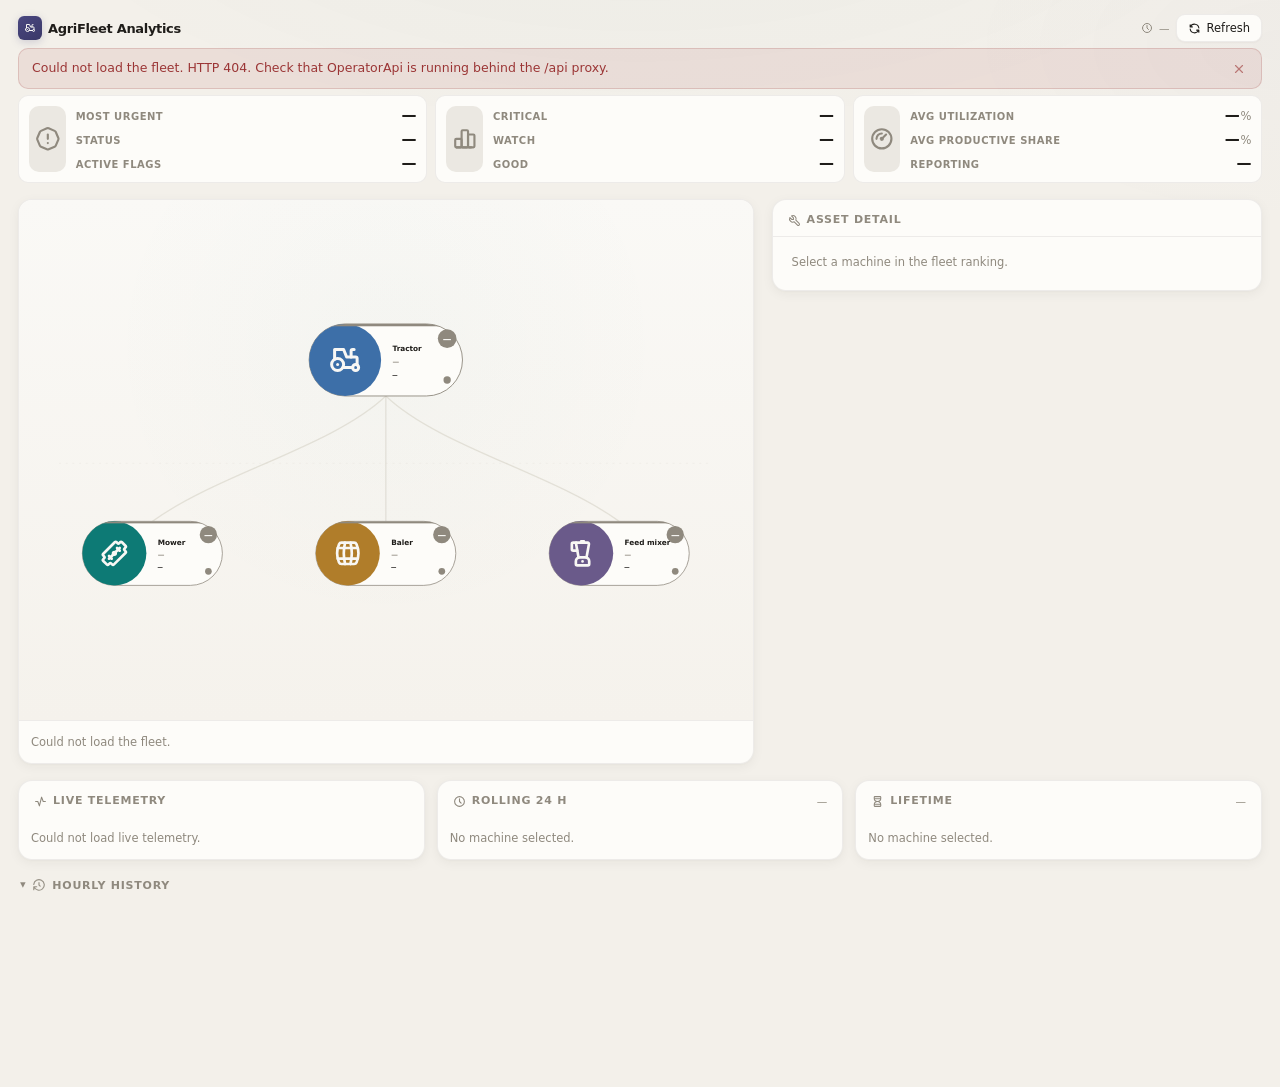
==== frontend/index.html @ 90a5ba9b "Refactor pom.xml module names and frontend file names to improve consistency" ====
<!DOCTYPE html>
<html lang="en">
<head>
  <meta charset="UTF-8" />
  <meta name="viewport" content="width=device-width, initial-scale=1.0" />
  <title>AgriFleet Analytics</title>
  <link rel="stylesheet" href="css/app.css" />
</head>
<body>
  <div class="app">
    <header>
      <div class="brand">
        <div class="logo">
          <span data-tabler-icon="tractor" data-tabler-size="12" data-tabler-stroke="var(--on-color)"></span>
        </div>
        <div class="brand-text">
          <h1>AgriFleet Analytics</h1>
        </div>
      </div>
      <div class="header-meta">
        <span data-tabler-icon="clock" data-tabler-size="12"></span>
        <span id="generated-at">—</span>
        <button type="button" class="btn btn-sm" id="refresh-btn">
          <span data-tabler-icon="refresh" data-tabler-size="13"></span> Refresh
        </button>
      </div>
    </header>

    <div id="alert-placeholder"></div>

    <div class="main">
      <!-- FLEET METRIC STRIP -->
      <div class="dashboard-stats">
        <div class="metric-grid">
          <div class="metric">
            <div class="metric-icon"><span data-tabler-icon="alert-octagon" data-tabler-size="54"></span></div>
            <div class="metric-body">
              <div class="metric-row">
                <span class="metric-label">Most urgent</span>
                <span class="metric-value metric-value-sm" id="metric-urgent-name">—</span>
              </div>
              <div class="metric-row">
                <span class="metric-label">Status</span>
                <span class="metric-value metric-value-sm" id="metric-urgent-status">—</span>
              </div>
              <div class="metric-row">
                <span class="metric-label">Active flags</span>
                <span class="metric-value metric-value-sm" id="metric-urgent-flags">—</span>
              </div>
            </div>
          </div>

          <div class="metric">
            <div class="metric-icon"><span data-tabler-icon="chart-bar" data-tabler-size="54"></span></div>
            <div class="metric-body">
              <div class="metric-row">
                <span class="metric-label">Critical</span>
                <span class="metric-value" id="metric-count-critical">—</span>
              </div>
              <div class="metric-row">
                <span class="metric-label">Watch</span>
                <span class="metric-value" id="metric-count-watch">—</span>
              </div>
              <div class="metric-row">
                <span class="metric-label">Good</span>
                <span class="metric-value" id="metric-count-good">—</span>
              </div>
            </div>
          </div>

          <div class="metric">
            <div class="metric-icon"><span data-tabler-icon="gauge" data-tabler-size="54"></span></div>
            <div class="metric-body">
              <div class="metric-row">
                <span class="metric-label">Avg utilization</span>
                <span class="metric-value" id="metric-avg-utilization">—<span class="metric-unit">%</span></span>
              </div>
              <div class="metric-row">
                <span class="metric-label">Avg productive share</span>
                <span class="metric-value" id="metric-avg-productive">—<span class="metric-unit">%</span></span>
              </div>
              <div class="metric-row">
                <span class="metric-label">Reporting</span>
                <span class="metric-value" id="metric-reporting">—</span>
              </div>
            </div>
          </div>
        </div>
      </div>

      <div class="dashboard-top">
        <!-- LEFT: FLEET RANKING (diagram + list) -->
        <section class="card viz-card">
          <div class="svg-wrap">
            <svg class="viz-svg" id="fleet-svg" viewBox="0 0 1100 560" preserveAspectRatio="xMidYMid meet">
              <defs>
                <clipPath id="clip-pill-source" clipPathUnits="userSpaceOnUse">
                  <rect x="-115" y="-54" width="230" height="108" rx="54" />
                </clipPath>
                <clipPath id="clip-pill-implement" clipPathUnits="userSpaceOnUse">
                  <rect x="-105" y="-48" width="210" height="96" rx="48" />
                </clipPath>
              </defs>

              <!-- Soft horizontal guide -->
              <g opacity="0.28">
                <line x1="60" y1="285" x2="1040" y2="285" stroke="var(--hairline)" stroke-width="1" stroke-dasharray="3 7" />
              </g>

              <!-- The tractor drives the three implements (SPEC §2) -->
              <g id="fleet-links">
                <path class="link-path" d="M 550 184 C 470 260, 300 300, 200 372" />
                <path class="link-path" d="M 550 184 L 550 372" />
                <path class="link-path" d="M 550 184 C 630 260, 800 300, 900 372" />
              </g>

              <g class="node-group node-tractor" data-asset-id="TRACTOR" transform="translate(550, 130)">
                <rect class="node-select-ring" x="-121" y="-60" width="242" height="120" rx="60" />
                <rect class="node-bg" x="-115" y="-54" width="230" height="108" rx="54" stroke-width="1.35" />
                <circle class="node-icon-bg" cx="-61" cy="0" r="54" />
                <rect class="node-accent" x="-115" y="-54" width="230" height="3.5" clip-path="url(#clip-pill-source)" />
                <g data-tabler-icon="tractor" data-tabler-size="54" data-tabler-stroke="var(--on-color)" transform="translate(-88, -27)"></g>
                <text class="node-label" x="10" y="-14">Tractor</text>
                <text class="node-status" x="10" y="6">—</text>
                <text class="node-value" x="10" y="26">—</text>
                <circle class="node-rank-bg" cx="92" cy="-32" r="14" />
                <text class="node-rank" x="92" y="-32">—</text>
                <circle class="node-live-dot" cx="92" cy="30" r="5.5" />
              </g>

              <g class="node-group node-mower" data-asset-id="MOWER" transform="translate(200, 420)">
                <rect class="node-select-ring" x="-111" y="-54" width="222" height="108" rx="54" />
                <rect class="node-bg" x="-105" y="-48" width="210" height="96" rx="48" stroke-width="1.15" />
                <circle class="node-icon-bg" cx="-57" cy="0" r="48" />
                <rect class="node-accent" x="-105" y="-48" width="210" height="3" clip-path="url(#clip-pill-implement)" />
                <g data-tabler-icon="blade" data-tabler-size="48" data-tabler-stroke="var(--on-color)" transform="translate(-81, -24)"></g>
                <text class="node-label" x="8" y="-13">Mower</text>
                <text class="node-status" x="8" y="5">—</text>
                <text class="node-value" x="8" y="24">—</text>
                <circle class="node-rank-bg" cx="84" cy="-28" r="13" />
                <text class="node-rank" x="84" y="-28">—</text>
                <circle class="node-live-dot" cx="84" cy="27" r="5" />
              </g>

              <g class="node-group node-baler" data-asset-id="BALER" transform="translate(550, 420)">
                <rect class="node-select-ring" x="-111" y="-54" width="222" height="108" rx="54" />
                <rect class="node-bg" x="-105" y="-48" width="210" height="96" rx="48" stroke-width="1.15" />
                <circle class="node-icon-bg" cx="-57" cy="0" r="48" />
                <rect class="node-accent" x="-105" y="-48" width="210" height="3" clip-path="url(#clip-pill-implement)" />
                <g data-tabler-icon="barrel" data-tabler-size="48" data-tabler-stroke="var(--on-color)" transform="translate(-81, -24)"></g>
                <text class="node-label" x="8" y="-13">Baler</text>
                <text class="node-status" x="8" y="5">—</text>
                <text class="node-value" x="8" y="24">—</text>
                <circle class="node-rank-bg" cx="84" cy="-28" r="13" />
                <text class="node-rank" x="84" y="-28">—</text>
                <circle class="node-live-dot" cx="84" cy="27" r="5" />
              </g>

              <g class="node-group node-mixer" data-asset-id="MIXER" transform="translate(900, 420)">
                <rect class="node-select-ring" x="-111" y="-54" width="222" height="108" rx="54" />
                <rect class="node-bg" x="-105" y="-48" width="210" height="96" rx="48" stroke-width="1.15" />
                <circle class="node-icon-bg" cx="-57" cy="0" r="48" />
                <rect class="node-accent" x="-105" y="-48" width="210" height="3" clip-path="url(#clip-pill-implement)" />
                <g data-tabler-icon="blender" data-tabler-size="48" data-tabler-stroke="var(--on-color)" transform="translate(-81, -24)"></g>
                <text class="node-label" x="8" y="-13">Feed mixer</text>
                <text class="node-status" x="8" y="5">—</text>
                <text class="node-value" x="8" y="24">—</text>
                <circle class="node-rank-bg" cx="84" cy="-28" r="13" />
                <text class="node-rank" x="84" y="-28">—</text>
                <circle class="node-live-dot" cx="84" cy="27" r="5" />
              </g>
            </svg>
          </div>

          <div class="fleet-ranking" id="fleet-ranking">
            <div class="section-loading" id="fleet-ranking-loading">Loading fleet ranking…</div>
          </div>
        </section>

        <!-- RIGHT: ASSET DETAIL -->
        <aside class="card">
          <div class="card-header">
            <span class="card-title">
              <span data-tabler-icon="tool" data-tabler-size="13"></span> Asset detail
            </span>
          </div>
          <div class="card-body" id="asset-detail">
            <div class="detail-empty">Select a machine in the fleet ranking.</div>
          </div>
        </aside>
      </div>

      <!-- DETAIL ROW -->
      <div class="dashboard-details">
        <div class="card">
          <div class="card-header">
            <span class="card-title">
              <span data-tabler-icon="activity" data-tabler-size="13"></span> Live telemetry
            </span>
          </div>
          <div class="card-body-compact">
            <div class="component-list" id="telemetry-strip">
              <div class="section-loading">Loading live telemetry…</div>
            </div>
          </div>
        </div>

        <div class="card">
          <div class="card-header">
            <span class="card-title">
              <span data-tabler-icon="clock" data-tabler-size="13"></span> Rolling 24 h
            </span>
            <span class="card-meta" id="rolling-counters-asset">—</span>
          </div>
          <div class="card-body-compact">
            <dl class="data-list" id="rolling-counters">
              <div class="section-loading">No machine selected.</div>
            </dl>
          </div>
        </div>

        <div class="card">
          <div class="card-header">
            <span class="card-title">
              <span data-tabler-icon="hourglass" data-tabler-size="13"></span> Lifetime
            </span>
            <span class="card-meta" id="lifetime-counters-asset">—</span>
          </div>
          <div class="card-body-compact">
            <dl class="data-list" id="lifetime-counters">
              <div class="section-loading">No machine selected.</div>
            </dl>
          </div>
        </div>
      </div>
    </div>

    <!-- HISTORY -->
    <section class="data-section">
      <details class="data-collapsible" open>
        <summary class="data-collapsible-summary">
          <span data-tabler-icon="history" data-tabler-size="14"></span> Hourly history
        </summary>
        <div class="card data-card">
          <div class="card-body-compact">
            <form id="history-form" class="history-form">
              <div class="history-form-fields">
                <label class="form-label" for="history-from">From</label>
                <input type="datetime-local" class="form-input" id="history-from" required />
                <label class="form-label" for="history-to">To</label>
                <input type="datetime-local" class="form-input" id="history-to" required />
                <label class="form-label" for="history-asset">Machine</label>
                <select class="form-input" id="history-asset">
                  <option value="">All machines</option>
                  <option value="TRACTOR">Tractor</option>
                  <option value="MOWER">Mower</option>
                  <option value="BALER">Baler</option>
                  <option value="MIXER">Feed mixer</option>
                </select>
              </div>
              <button type="submit" class="btn btn-primary btn-sm">
                <span data-tabler-icon="download" data-tabler-size="13"></span> Load
              </button>
            </form>

            <div class="history-table-wrap">
              <table class="history-table">
                <thead>
                  <tr>
                    <th>Machine</th>
                    <th>Hour</th>
                    <th>Engine</th>
                    <th>Working</th>
                    <th>Transport</th>
                    <th>Idle</th>
                    <th>Loaded</th>
                    <th>High load</th>
                    <th>Temp excursion</th>
                    <th>Vibration alert</th>
                  </tr>
                </thead>
                <tbody id="history-body">
                  <tr>
                    <td colspan="10" class="history-empty">Choose a period and click Load.</td>
                  </tr>
                </tbody>
              </table>
            </div>
          </div>
        </div>
      </details>
    </section>
  </div>

  <div class="tooltip" id="tooltip"></div>

  <script src="js/icons.js"></script>
  <script src="js/format.js"></script>
  <script src="js/alert.js"></script>
  <script src="js/api.js"></script>
  <script src="js/fleet.js"></script>
  <script src="js/asset.js"></script>
  <script src="js/telemetry.js"></script>
  <script src="js/history.js"></script>
  <script src="js/app.js"></script>
</body>
</html>
---- frontend/css/app.css ----
/*
 * Design system carried over unchanged from the previous portfolio project's GUI:
 * colours, radii, shadows, type scale and spacing are the originals. See CLAUDE.md
 * "Frontend design system" — new components compose these tokens, they do not add to them.
 */

:root {
  /* Warm stone / off-white base */
  --bg: #f3f0ea;
  --surface: #fdfcf9;
  --surface-elevated: #ffffff;
  --border: rgba(55, 48, 40, 0.08);
  --border-strong: rgba(55, 48, 40, 0.14);

  /* Warm near-black text hierarchy */
  --text: #1f1d1a;
  --text-secondary: #5a554c;
  --text-tertiary: #8f897e;

  /* Brand accent — restrained indigo */
  --accent: #4a4780;
  --accent-hover: #3f3c6e;
  --accent-deep: #3a3868;   /* gradient partner for --accent, never used alone */
  --accent-soft: rgba(74, 71, 128, 0.07);
  --accent-border: rgba(74, 71, 128, 0.18);

  /* The one foreground for text and icons sitting on a saturated fill */
  --on-color: #f8f7f4;

  /* Status — sophisticated, muted (GLOSSARY §6 status values) */
  --good: #0d6b66;          /* deep refined teal */
  --good-soft: rgba(13, 107, 102, 0.09);
  --watch: #b07d2a;         /* warm ochre / amber */
  --watch-soft: rgba(176, 125, 42, 0.10);
  --critical: #9b3535;      /* controlled deep red */
  --critical-soft: rgba(155, 53, 53, 0.09);

  /* Neutral / no-signal */
  --stale: #8f897e;
  --stale-soft: rgba(143, 137, 126, 0.10);

  /* Recessed surfaces and the hairline the diagram draws with */
  --surface-sunken: #ebe8e2;
  --wash-top: #faf9f6;
  --wash-bottom: #f5f2ec;
  --hairline: #d4cfc4;

  /* Per-asset identity colours (GLOSSARY §2) — icon chips only, never status */
  --asset-tractor: #3d6fa8;
  --asset-mower: #0d7a75;
  --asset-baler: #b07d2a;
  --asset-mixer: #6a5a8a;

  /* Depth — soft, warm-tinted, restrained */
  --shadow-sm: 0 1px 2px rgba(40, 35, 28, 0.04);
  --shadow: 0 3px 12px rgba(40, 35, 28, 0.05), 0 1px 3px rgba(40, 35, 28, 0.03);
  --shadow-lg: 0 10px 32px rgba(40, 35, 28, 0.06), 0 3px 10px rgba(40, 35, 28, 0.04);

  --radius: 14px;
  --radius-sm: 10px;
  --radius-xs: 6px;

  --font: "Inter", -apple-system, BlinkMacSystemFont, "Segoe UI", system-ui, sans-serif;
  --mono: "SF Mono", "Fira Code", ui-monospace, monospace;

  /* Matches rendered viz icon size: 54 SVG units scaled to screen */
  --app-content-width: min(calc(100vw - 36px), 1524px);
  --viz-icon-screen-size: calc(var(--app-content-width) * 54 / 1100);
  --panel-icon-size: calc(var(--viz-icon-screen-size) * 0.7);
}

@media (min-width: 960px) {
  :root {
    --viz-icon-screen-size: calc(var(--app-content-width) * 0.6 * 54 / 1100);
  }
}

* {
  margin: 0;
  padding: 0;
  box-sizing: border-box;
}

html, body {
  height: 100%;
  font-family: var(--font);
  background: var(--bg);
  color: var(--text);
  -webkit-font-smoothing: antialiased;
  -moz-osx-font-smoothing: grayscale;
  overflow-x: hidden;
}

/* Extremely subtle warm ambient — almost imperceptible */
body::before {
  content: "";
  position: fixed;
  inset: 0;
  background:
    radial-gradient(ellipse 90% 55% at 50% -15%, rgba(13, 107, 102, 0.035), transparent 55%),
    radial-gradient(ellipse 50% 40% at 100% 5%, rgba(74, 71, 128, 0.025), transparent 50%);
  pointer-events: none;
  z-index: 0;
}

.app {
  position: relative;
  z-index: 1;
  min-height: 100%;
  display: flex;
  flex-direction: column;
  max-width: 1560px;
  margin: 0 auto;
  padding: 14px 18px 28px;
}

/* ========== HEADER ========== */
header {
  display: flex;
  align-items: center;
  justify-content: space-between;
  gap: 8px;
  padding: 0 0 6px;
  flex-wrap: wrap;
}

.brand {
  display: flex;
  align-items: center;
  gap: 6px;
}

.logo {
  width: 24px;
  height: 24px;
  border-radius: 6px;
  background: linear-gradient(145deg, var(--accent) 0%, var(--accent-deep) 100%);
  display: grid;
  place-items: center;
  box-shadow: 0 2px 8px rgba(74, 71, 128, 0.22);
}

.logo svg,
.logo .tabler-icon {
  width: 12px;
  height: 12px;
  color: var(--on-color);
  display: block;
}

.brand-text h1 {
  font-size: 13px;
  font-weight: 620;
  letter-spacing: -0.025em;
  line-height: 1;
  color: var(--text);
}

.header-meta {
  display: flex;
  align-items: center;
  gap: 6px;
  font-size: 10.5px;
  font-weight: 520;
  color: var(--text-tertiary);
  font-variant-numeric: tabular-nums;
}

.header-meta .tabler-icon {
  display: block;
  flex-shrink: 0;
}

.btn {
  display: inline-flex;
  align-items: center;
  gap: 6px;
  padding: 7px 13px;
  font-size: 12.5px;
  font-weight: 530;
  border-radius: 9px;
  border: 1px solid var(--border);
  background: var(--surface);
  color: var(--text);
  cursor: pointer;
  transition: border-color 0.18s ease, box-shadow 0.18s ease, background 0.18s ease;
  box-shadow: var(--shadow-sm);
  font-family: inherit;
}

.btn:hover {
  border-color: var(--border-strong);
  box-shadow: var(--shadow);
}

.btn:active {
  transform: translateY(0.5px);
}

.btn-primary {
  background: var(--accent);
  color: var(--on-color);
  border: 1px solid transparent;
  box-shadow: 0 2px 10px rgba(74, 71, 128, 0.22);
}

.btn-primary:hover {
  background: var(--accent-hover);
  box-shadow: 0 3px 14px rgba(74, 71, 128, 0.28);
}

.btn-sm {
  padding: 6px 11px;
  font-size: 11.5px;
}

.btn:disabled {
  opacity: 0.5;
  cursor: not-allowed;
  box-shadow: none;
}

.btn .tabler-icon {
  flex-shrink: 0;
  display: block;
}

/* ========== MAIN LAYOUT ========== */
.main {
  display: flex;
  flex-direction: column;
  gap: 16px;
  flex: 1;
}

.dashboard-top {
  display: flex;
  flex-direction: column;
  gap: 16px;
  min-width: 0;
}

@media (min-width: 960px) {
  .dashboard-top {
    display: grid;
    grid-template-columns: 3fr 2fr;
    gap: 18px;
    align-items: start;
  }
}

.dashboard-stats {
  width: 100%;
  min-width: 0;
}

.dashboard-details {
  display: flex;
  flex-direction: column;
  gap: 12px;
  min-width: 0;
}

@media (min-width: 960px) {
  .dashboard-details {
    display: grid;
    grid-template-columns: repeat(3, minmax(0, 1fr));
    gap: 12px;
    align-items: start;
  }
}

.dashboard-details .card {
  min-width: 0;
}

.dashboard-details .card-header {
  border-bottom: none;
}

/* ========== CARDS ========== */
.card {
  background: var(--surface);
  border: 1px solid var(--border);
  border-radius: var(--radius);
  box-shadow: var(--shadow);
  overflow: hidden;
}

.card-header {
  display: flex;
  align-items: center;
  justify-content: space-between;
  padding: 13px 15px 9px;
  border-bottom: 1px solid var(--border);
}

.card-title {
  display: inline-flex;
  align-items: center;
  gap: 6px;
  font-size: 11px;
  font-weight: 620;
  text-transform: uppercase;
  letter-spacing: 0.07em;
  color: var(--text-tertiary);
}

.card-body-compact {
  padding: 8px;
  display: flex;
  flex-direction: column;
  gap: 8px;
}

.section-label {
  display: flex;
  align-items: center;
  gap: 6px;
  font-size: 10.5px;
  font-weight: 600;
  text-transform: uppercase;
  letter-spacing: 0.06em;
  color: var(--text-tertiary);
  margin-bottom: 8px;
}

.section-label-spaced {
  margin-top: 14px;
}

.section-loading {
  font-size: 11.5px;
  color: var(--text-tertiary);
  padding: 6px 4px;
}

/* ========== SVG VISUALISATION SHELL ========== */
.viz-card {
  padding: 0;
  position: relative;
  min-height: 420px;
  min-width: 0;
}

.svg-wrap {
  position: relative;
  width: 100%;
  overflow: hidden;
  background:
    radial-gradient(circle at 50% 28%, rgba(13, 107, 102, 0.02), transparent 55%),
    linear-gradient(180deg, var(--wash-top) 0%, var(--wash-bottom) 100%);
}

.viz-svg {
  width: 100%;
  height: auto;
  display: block;
  min-height: 380px;
}

@media (min-width: 640px) {
  .viz-svg { min-height: 460px; }
}

@media (min-width: 1100px) {
  .viz-svg { min-height: 520px; }
}

.node-group {
  cursor: pointer;
  transition: transform 0.2s ease;
}

.node-group:hover .node-bg {
  filter: brightness(1.02);
}

.node-icon-bg {
  stroke: none;
}

.node-label {
  font-family: var(--font);
  font-size: 11px;
  font-weight: 580;
  fill: var(--text);
  text-anchor: start;
  pointer-events: none;
}

.node-value {
  font-family: var(--mono);
  font-size: 12px;
  font-weight: 580;
  fill: var(--text);
  text-anchor: start;
  pointer-events: none;
}

.viz-svg [data-tabler-icon] {
  pointer-events: none;
}

/* ========== STATS & DETAIL PANELS ========== */
.metric-grid {
  display: grid;
  grid-template-columns: repeat(auto-fit, minmax(min(100%, 220px), 1fr));
  gap: 8px;
}

.metric {
  display: flex;
  flex-direction: row;
  flex-wrap: nowrap;
  align-items: stretch;
  gap: 10px;
  width: 100%;
  min-width: 0;
  padding: 10px;
  background: var(--surface);
  border: 1px solid var(--border);
  border-radius: var(--radius-sm);
}

.metric-icon {
  border-radius: 10px;
  background: var(--surface-sunken);
  display: grid;
  place-items: center;
  color: var(--text-tertiary);
  aspect-ratio: 1;
  align-self: stretch;
  flex: 0 0 auto;
  min-width: var(--viz-icon-screen-size);
}

.metric-icon svg,
.metric-icon .tabler-icon {
  width: var(--panel-icon-size);
  height: var(--panel-icon-size);
  display: block;
}

.metric-body {
  min-width: 0;
  flex: 1 1 0;
  display: flex;
  flex-direction: column;
  gap: 6px;
}

.metric-row {
  display: flex;
  align-items: baseline;
  justify-content: space-between;
  gap: 10px;
}

.metric-label {
  font-size: 10px;
  font-weight: 580;
  text-transform: uppercase;
  letter-spacing: 0.05em;
  color: var(--text-tertiary);
  margin-bottom: 0;
  min-width: 0;
}

.metric-row .metric-value {
  font-size: 15px;
  text-align: right;
  flex-shrink: 0;
}

.metric-value {
  font-size: 17px;
  font-weight: 620;
  letter-spacing: -0.025em;
  font-variant-numeric: tabular-nums;
}

.metric-value-sm {
  font-size: 13px;
  font-weight: 560;
  letter-spacing: -0.01em;
}

.metric-unit {
  font-size: 11.5px;
  font-weight: 480;
  color: var(--text-tertiary);
  margin-left: 1px;
}

.component-list {
  display: flex;
  flex-direction: column;
  gap: 5px;
}

.card-meta {
  font-size: 10.5px;
  color: var(--text-tertiary);
  font-variant-numeric: tabular-nums;
}

/* ========== STATUS, LIVE CONDITION, FLAGS ========== */
.status-pill {
  display: inline-flex;
  align-items: center;
  gap: 4px;
  padding: 3px 8px;
  border-radius: 999px;
  font-size: 9.5px;
  font-weight: 620;
  text-transform: uppercase;
  letter-spacing: 0.05em;
  white-space: nowrap;
  background: var(--stale-soft);
  color: var(--stale);
}

.status-pill .tabler-icon {
  display: block;
  flex-shrink: 0;
}

.status-good { background: var(--good-soft); color: var(--good); }
.status-watch { background: var(--watch-soft); color: var(--watch); }
.status-critical { background: var(--critical-soft); color: var(--critical); }

.live-condition {
  display: inline-flex;
  align-items: center;
  gap: 5px;
  font-size: 10.5px;
  font-weight: 560;
  color: var(--text-secondary);
  white-space: nowrap;
}

.live-dot {
  width: 7px;
  height: 7px;
  border-radius: 50%;
  flex-shrink: 0;
  background: var(--stale);
}

.live-normal { background: var(--good); }
.live-caution { background: var(--watch); }
.live-alert { background: var(--critical); }
.live-stale { background: var(--stale); }

.flag-chips {
  display: flex;
  flex-wrap: wrap;
  gap: 4px;
}

.flag-chip {
  display: inline-flex;
  align-items: center;
  gap: 4px;
  padding: 2px 7px;
  border-radius: var(--radius-xs);
  font-size: 10px;
  font-weight: 560;
  white-space: nowrap;
  background: var(--watch-soft);
  color: var(--watch);
}

.flag-chip .tabler-icon {
  display: block;
  flex-shrink: 0;
}

.severity-moderate { background: var(--watch-soft); color: var(--watch); }
.severity-severe { background: var(--critical-soft); color: var(--critical); }

.flag-chips-empty {
  font-size: 10.5px;
  color: var(--text-tertiary);
}

/* ========== ASSET IDENTITY CHIP (icon only, never status) ========== */
.asset-chip {
  width: 30px;
  height: 30px;
  min-width: 30px;
  border-radius: 50%;
  display: grid;
  place-items: center;
  flex-shrink: 0;
  background: var(--stale);
}

.asset-chip .tabler-icon {
  width: 17px;
  height: 17px;
  display: block;
}

.asset-chip-tractor { background: var(--asset-tractor); }
.asset-chip-mower { background: var(--asset-mower); }
.asset-chip-baler { background: var(--asset-baler); }
.asset-chip-mixer { background: var(--asset-mixer); }

/* ========== FLEET RANKING LIST ========== */
.fleet-ranking {
  display: flex;
  flex-direction: column;
  gap: 4px;
  padding: 8px;
  border-top: 1px solid var(--border);
}

.rank-row {
  display: flex;
  align-items: center;
  gap: 10px;
  width: 100%;
  padding: 8px 10px;
  border: 1px solid transparent;
  border-radius: var(--radius-sm);
  background: transparent;
  cursor: pointer;
  text-align: left;
  font-family: inherit;
  transition: background 0.18s ease, border-color 0.18s ease;
}

.rank-row:hover {
  background: var(--surface-elevated);
  border-color: var(--border);
}

.rank-row.is-selected {
  background: var(--accent-soft);
  border-color: var(--accent-border);
}

.rank-badge {
  width: 21px;
  height: 21px;
  min-width: 21px;
  border-radius: 50%;
  display: grid;
  place-items: center;
  font-size: 10.5px;
  font-weight: 620;
  font-variant-numeric: tabular-nums;
  color: var(--on-color);
  background: var(--stale);
  flex-shrink: 0;
}

.rank-badge.status-good { background: var(--good); color: var(--on-color); }
.rank-badge.status-watch { background: var(--watch); color: var(--on-color); }
.rank-badge.status-critical { background: var(--critical); color: var(--on-color); }

.rank-info {
  flex: 1;
  min-width: 0;
  display: flex;
  flex-direction: column;
  gap: 3px;
}

.rank-name-row {
  display: flex;
  align-items: center;
  gap: 7px;
  min-width: 0;
}

.rank-name {
  font-size: 12px;
  font-weight: 580;
  color: var(--text);
  white-space: nowrap;
  overflow: hidden;
  text-overflow: ellipsis;
}

.rank-chevron {
  display: flex;
  align-items: center;
  color: var(--text-tertiary);
  flex-shrink: 0;
}

/* ========== SVG FLEET DIAGRAM ========== */
/* Identity colour on the icon disc only; status colour on the frame (GLOSSARY §2, §6). */
.node-tractor .node-icon-bg { fill: var(--asset-tractor); }
.node-mower .node-icon-bg { fill: var(--asset-mower); }
.node-baler .node-icon-bg { fill: var(--asset-baler); }
.node-mixer .node-icon-bg { fill: var(--asset-mixer); }

.node-bg {
  fill: var(--surface);
  stroke: var(--stale);
}

.node-accent,
.node-rank-bg,
.node-status {
  fill: var(--stale);
}

.node-group.status-good .node-bg { stroke: var(--good); }
.node-group.status-good .node-accent,
.node-group.status-good .node-rank-bg,
.node-group.status-good .node-status { fill: var(--good); }

.node-group.status-watch .node-bg { stroke: var(--watch); }
.node-group.status-watch .node-accent,
.node-group.status-watch .node-rank-bg,
.node-group.status-watch .node-status { fill: var(--watch); }

.node-group.status-critical .node-bg { stroke: var(--critical); }
.node-group.status-critical .node-accent,
.node-group.status-critical .node-rank-bg,
.node-group.status-critical .node-status { fill: var(--critical); }

/* Live condition is its own channel, never merged into status (SPEC §5.3). */
.node-live-dot { fill: var(--stale); }
.node-group.live-normal .node-live-dot { fill: var(--good); }
.node-group.live-caution .node-live-dot { fill: var(--watch); }
.node-group.live-alert .node-live-dot { fill: var(--critical); }
.node-group.live-stale .node-live-dot { fill: var(--stale); }

.link-path {
  fill: none;
  stroke: var(--hairline);
  stroke-width: 2;
  stroke-linecap: round;
  opacity: 0.55;
}

.node-status {
  font-family: var(--font);
  font-size: 10px;
  font-weight: 620;
  letter-spacing: 0.05em;
  text-anchor: start;
  pointer-events: none;
}

.node-rank {
  font-family: var(--font);
  font-size: 13px;
  font-weight: 620;
  fill: var(--on-color);
  text-anchor: middle;
  dominant-baseline: central;
  pointer-events: none;
}

.node-group.is-selected .node-bg {
  stroke-width: 3;
}

.node-group.is-selected .node-select-ring {
  opacity: 1;
}

.node-select-ring {
  fill: none;
  stroke: var(--accent);
  stroke-width: 1.5;
  stroke-dasharray: 5 5;
  opacity: 0;
  transition: opacity 0.18s ease;
}

/* ========== DETAIL PANELS ========== */
.card-body {
  padding: 12px 15px 15px;
}

.detail-head {
  display: flex;
  align-items: center;
  gap: 10px;
  margin-bottom: 10px;
}

.detail-name {
  font-size: 14px;
  font-weight: 620;
  letter-spacing: -0.02em;
  color: var(--text);
  flex: 1;
  min-width: 0;
}

.detail-recommendation {
  padding: 10px 12px;
  border-radius: var(--radius-sm);
  background: var(--accent-soft);
  border: 1px solid var(--accent-border);
  font-size: 12.5px;
  font-weight: 500;
  line-height: 1.45;
  color: var(--text);
  margin-bottom: 12px;
}

.detail-empty {
  font-size: 11.5px;
  color: var(--text-tertiary);
  padding: 6px 4px;
}

.data-list {
  display: flex;
  flex-direction: column;
  gap: 5px;
  margin: 0;
}

.data-row {
  display: flex;
  justify-content: space-between;
  align-items: baseline;
  gap: 10px;
  font-size: 11.5px;
}

.data-row dt {
  color: var(--text-tertiary);
  font-weight: 540;
  min-width: 0;
  overflow: hidden;
  text-overflow: ellipsis;
  white-space: nowrap;
}

.data-row dd {
  font-variant-numeric: tabular-nums;
  font-weight: 560;
  text-align: right;
  color: var(--text);
  flex-shrink: 0;
}

.flag-reason-list {
  display: flex;
  flex-direction: column;
  gap: 6px;
}

.flag-reason {
  padding: 9px 11px;
  border-radius: var(--radius-sm);
  border: 1px solid var(--border);
  background: var(--surface-elevated);
}

.flag-reason-head {
  display: flex;
  align-items: center;
  justify-content: space-between;
  gap: 8px;
  margin-bottom: 5px;
}

.flag-reason-name {
  font-size: 11.5px;
  font-weight: 580;
  color: var(--text);
}

.flag-reason-evidence {
  font-size: 10.5px;
  color: var(--text-secondary);
  font-variant-numeric: tabular-nums;
  line-height: 1.4;
}

.flag-reason-scope {
  color: var(--text-tertiary);
}

/* ========== LIVE TELEMETRY STRIP ========== */
.telemetry-row {
  display: flex;
  align-items: flex-start;
  gap: 9px;
  padding: 8px 9px;
  border-radius: var(--radius-sm);
  background: var(--surface-elevated);
  border: 1px solid var(--border);
}

.telemetry-info {
  flex: 1;
  min-width: 0;
}

.telemetry-name-row {
  display: flex;
  align-items: center;
  justify-content: space-between;
  gap: 8px;
  margin-bottom: 4px;
}

.telemetry-name {
  font-size: 11.5px;
  font-weight: 580;
  color: var(--text);
}

.telemetry-readings {
  display: grid;
  grid-template-columns: repeat(auto-fit, minmax(64px, 1fr));
  gap: 2px 8px;
  font-size: 10px;
  color: var(--text-secondary);
  font-variant-numeric: tabular-nums;
}

.telemetry-reading-label {
  color: var(--text-tertiary);
}

/* ========== FORMS ========== */
.form-label {
  font-size: 10px;
  font-weight: 600;
  text-transform: uppercase;
  letter-spacing: 0.05em;
  color: var(--text-tertiary);
}

.form-input {
  width: 100%;
  padding: 7px 9px;
  font-size: 12px;
  font-family: inherit;
  border: 1px solid var(--border);
  border-radius: var(--radius-xs);
  background: var(--surface-elevated);
  color: var(--text);
  transition: border-color 0.18s ease, box-shadow 0.18s ease;
}

.form-input:focus {
  outline: none;
  border-color: var(--accent-border);
  box-shadow: 0 0 0 2px var(--accent-soft);
}

select.form-input {
  cursor: pointer;
}

/* ========== COLLAPSIBLE DATA SECTION ========== */
.data-section {
  margin-top: 14px;
}

.data-collapsible {
  border: none;
}

.data-collapsible-summary {
  cursor: pointer;
  display: inline-flex;
  align-items: center;
  gap: 6px;
  font-size: 11px;
  font-weight: 620;
  text-transform: uppercase;
  letter-spacing: 0.07em;
  color: var(--text-tertiary);
  padding: 4px 2px 10px;
  list-style: none;
  user-select: none;
}

.data-collapsible-summary .tabler-icon {
  flex-shrink: 0;
  opacity: 0.9;
}

.data-collapsible-summary::-webkit-details-marker {
  display: none;
}

.data-collapsible-summary::before {
  content: "▸ ";
  display: inline-block;
  transition: transform 0.15s;
}

.data-collapsible[open] .data-collapsible-summary::before {
  transform: rotate(90deg);
}

.data-card {
  margin-top: 4px;
}

/* ========== HISTORY TABLE ========== */
.history-form {
  display: flex;
  flex-wrap: wrap;
  align-items: flex-end;
  gap: 10px 14px;
  margin-bottom: 12px;
}

.history-form-fields {
  display: grid;
  grid-template-columns: repeat(auto-fit, minmax(160px, 1fr));
  gap: 6px 14px;
  flex: 1;
  min-width: 200px;
}

.history-table-wrap {
  overflow-x: auto;
  border: 1px solid var(--border);
  border-radius: var(--radius-sm);
  background: var(--surface);
}

.history-table {
  width: 100%;
  min-width: 640px;
  border-collapse: collapse;
  font-size: 11.5px;
  font-variant-numeric: tabular-nums;
}

.history-table th,
.history-table td {
  padding: 7px 10px;
  border-bottom: 1px solid var(--border);
}

.history-table th {
  font-size: 10px;
  font-weight: 620;
  text-transform: uppercase;
  letter-spacing: 0.04em;
  color: var(--text-tertiary);
  background: var(--bg);
  white-space: nowrap;
  text-align: left;
}

.history-table th:not(:first-child),
.history-table td:not(:first-child) {
  text-align: right;
}

.history-table tbody tr:nth-child(even) td {
  background: rgba(55, 48, 40, 0.02);
}

.history-table tbody tr:hover td {
  background: rgba(13, 107, 102, 0.04);
}

.history-table tbody tr:last-child td {
  border-bottom: none;
}

.history-empty,
.history-error {
  text-align: center !important;
  color: var(--text-tertiary);
  padding: 14px !important;
}

.history-error {
  color: var(--critical);
}

/* ========== ALERT BANNER ========== */
#alert-placeholder {
  margin-bottom: 6px;
}

#alert-placeholder .alert {
  display: flex;
  align-items: flex-start;
  justify-content: space-between;
  gap: 10px;
  padding: 10px 13px;
  font-size: 12.5px;
  line-height: 1.4;
  border-radius: var(--radius-sm);
  border: 1px solid transparent;
  word-break: break-word;
}

#alert-placeholder .alert-danger {
  background: var(--critical-soft);
  color: var(--critical);
  border-color: rgba(155, 53, 53, 0.18);
}

#alert-placeholder .btn-close {
  appearance: none;
  border: none;
  background: transparent;
  width: 18px;
  height: 18px;
  margin-top: 1px;
  cursor: pointer;
  opacity: 0.6;
  flex-shrink: 0;
  display: grid;
  place-items: center;
  padding: 0;
  color: inherit;
}

#alert-placeholder .btn-close .tabler-icon {
  display: block;
}

#alert-placeholder .btn-close:hover {
  opacity: 1;
}

/* ========== ICONS & TOOLTIP ========== */
.tabler-icon {
  vertical-align: middle;
}

.tooltip {
  position: absolute;
  pointer-events: none;
  background: var(--text);
  color: var(--on-color);
  font-size: 11px;
  font-weight: 500;
  padding: 5px 9px;
  border-radius: 6px;
  opacity: 0;
  transform: translateY(3px);
  transition: opacity 0.15s, transform 0.15s;
  z-index: 100;
  white-space: nowrap;
  box-shadow: var(--shadow-lg);
}

.tooltip.visible {
  opacity: 1;
  transform: translateY(0);
}

/* ========== MOBILE ========== */
@media (max-width: 959px) {
  .app { padding: 10px 12px 22px; }
  header { padding-bottom: 4px; }
  .history-form {
    flex-direction: column;
    align-items: stretch;
  }
  .history-form .btn {
    width: 100%;
    justify-content: center;
  }
}

@media (max-width: 480px) {
  .brand-text h1 { font-size: 12px; }
  .metric-value { font-size: 15.5px; }
}
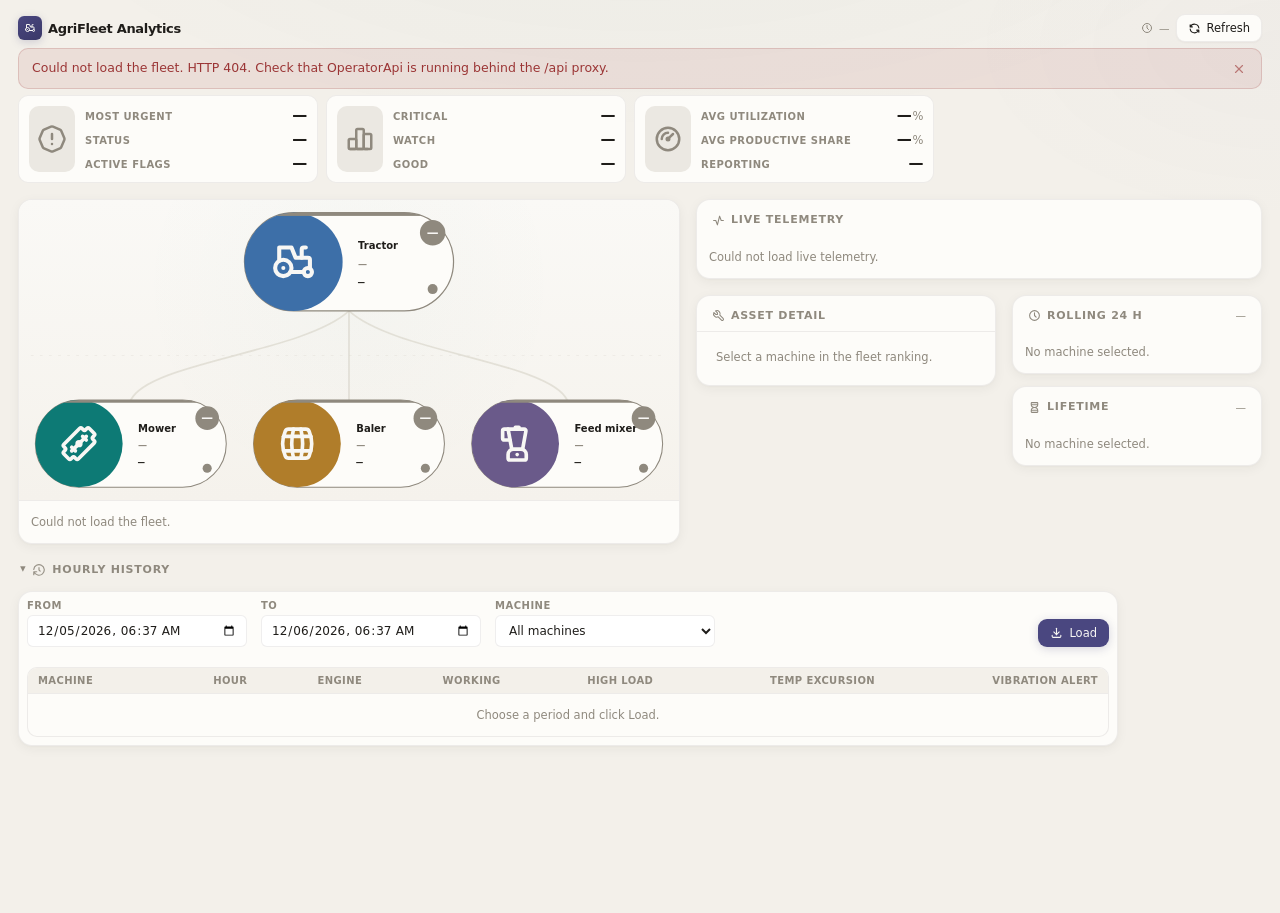
==== commit 219c3a7c: "Change GUI" ====
--- a/frontend/index.html
+++ b/frontend/index.html
@@ -29,70 +29,70 @@
     <div id="alert-placeholder"></div>
 
     <div class="main">
-      <!-- FLEET METRIC STRIP -->
-      <div class="dashboard-stats">
-        <div class="metric-grid">
-          <div class="metric">
-            <div class="metric-icon"><span data-tabler-icon="alert-octagon" data-tabler-size="54"></span></div>
-            <div class="metric-body">
-              <div class="metric-row">
-                <span class="metric-label">Most urgent</span>
-                <span class="metric-value metric-value-sm" id="metric-urgent-name">—</span>
-              </div>
-              <div class="metric-row">
-                <span class="metric-label">Status</span>
-                <span class="metric-value metric-value-sm" id="metric-urgent-status">—</span>
-              </div>
-              <div class="metric-row">
-                <span class="metric-label">Active flags</span>
-                <span class="metric-value metric-value-sm" id="metric-urgent-flags">—</span>
-              </div>
-            </div>
-          </div>
-
-          <div class="metric">
-            <div class="metric-icon"><span data-tabler-icon="chart-bar" data-tabler-size="54"></span></div>
-            <div class="metric-body">
-              <div class="metric-row">
-                <span class="metric-label">Critical</span>
-                <span class="metric-value" id="metric-count-critical">—</span>
-              </div>
-              <div class="metric-row">
-                <span class="metric-label">Watch</span>
-                <span class="metric-value" id="metric-count-watch">—</span>
-              </div>
-              <div class="metric-row">
-                <span class="metric-label">Good</span>
-                <span class="metric-value" id="metric-count-good">—</span>
-              </div>
-            </div>
-          </div>
-
-          <div class="metric">
-            <div class="metric-icon"><span data-tabler-icon="gauge" data-tabler-size="54"></span></div>
-            <div class="metric-body">
-              <div class="metric-row">
-                <span class="metric-label">Avg utilization</span>
-                <span class="metric-value" id="metric-avg-utilization">—<span class="metric-unit">%</span></span>
-              </div>
-              <div class="metric-row">
-                <span class="metric-label">Avg productive share</span>
-                <span class="metric-value" id="metric-avg-productive">—<span class="metric-unit">%</span></span>
-              </div>
-              <div class="metric-row">
-                <span class="metric-label">Reporting</span>
-                <span class="metric-value" id="metric-reporting">—</span>
-              </div>
-            </div>
-          </div>
-        </div>
-      </div>
-
       <div class="dashboard-top">
+        <!-- FLEET METRIC STRIP -->
+        <div class="dashboard-stats">
+          <div class="metric-grid">
+            <div class="metric">
+              <div class="metric-icon"><span data-tabler-icon="alert-octagon" data-tabler-size="54"></span></div>
+              <div class="metric-body">
+                <div class="metric-row">
+                  <span class="metric-label">Most urgent</span>
+                  <span class="metric-value metric-value-sm" id="metric-urgent-name">—</span>
+                </div>
+                <div class="metric-row">
+                  <span class="metric-label">Status</span>
+                  <span class="metric-value metric-value-sm" id="metric-urgent-status">—</span>
+                </div>
+                <div class="metric-row">
+                  <span class="metric-label">Active flags</span>
+                  <span class="metric-value metric-value-sm" id="metric-urgent-flags">—</span>
+                </div>
+              </div>
+            </div>
+  
+            <div class="metric">
+              <div class="metric-icon"><span data-tabler-icon="chart-bar" data-tabler-size="54"></span></div>
+              <div class="metric-body">
+                <div class="metric-row">
+                  <span class="metric-label">Critical</span>
+                  <span class="metric-value" id="metric-count-critical">—</span>
+                </div>
+                <div class="metric-row">
+                  <span class="metric-label">Watch</span>
+                  <span class="metric-value" id="metric-count-watch">—</span>
+                </div>
+                <div class="metric-row">
+                  <span class="metric-label">Good</span>
+                  <span class="metric-value" id="metric-count-good">—</span>
+                </div>
+              </div>
+            </div>
+  
+            <div class="metric">
+              <div class="metric-icon"><span data-tabler-icon="gauge" data-tabler-size="54"></span></div>
+              <div class="metric-body">
+                <div class="metric-row">
+                  <span class="metric-label">Avg utilization</span>
+                  <span class="metric-value" id="metric-avg-utilization">—<span class="metric-unit">%</span></span>
+                </div>
+                <div class="metric-row">
+                  <span class="metric-label">Avg productive share</span>
+                  <span class="metric-value" id="metric-avg-productive">—<span class="metric-unit">%</span></span>
+                </div>
+                <div class="metric-row">
+                  <span class="metric-label">Reporting</span>
+                  <span class="metric-value" id="metric-reporting">—</span>
+                </div>
+              </div>
+            </div>
+          </div>
+        </div>
+
         <!-- LEFT: FLEET RANKING (diagram + list) -->
-        <section class="card viz-card">
+        <section class="card viz-card dashboard-fleet">
           <div class="svg-wrap">
-            <svg class="viz-svg" id="fleet-svg" viewBox="0 0 1100 560" preserveAspectRatio="xMidYMid meet">
+            <svg class="viz-svg" id="fleet-svg" viewBox="190 62 720 330" preserveAspectRatio="xMidYMid meet">
               <defs>
                 <clipPath id="clip-pill-source" clipPathUnits="userSpaceOnUse">
                   <rect x="-115" y="-54" width="230" height="108" rx="54" />
@@ -104,14 +104,14 @@
 
               <!-- Soft horizontal guide -->
               <g opacity="0.28">
-                <line x1="60" y1="285" x2="1040" y2="285" stroke="var(--hairline)" stroke-width="1" stroke-dasharray="3 7" />
-              </g>
-
-              <!-- The tractor drives the three implements (SPEC §2) -->
+                <line x1="200" y1="233" x2="900" y2="233" stroke="var(--hairline)" stroke-width="1" stroke-dasharray="3 7" />
+              </g>
+
+              <!-- The tractor drives the three implements (REQ-GOAL-SCOPE) -->
               <g id="fleet-links">
-                <path class="link-path" d="M 550 184 C 470 260, 300 300, 200 372" />
-                <path class="link-path" d="M 550 184 L 550 372" />
-                <path class="link-path" d="M 550 184 C 630 260, 800 300, 900 372" />
+                <path class="link-path" d="M 550 184 C 500 230, 330 240, 310 282" />
+                <path class="link-path" d="M 550 184 L 550 282" />
+                <path class="link-path" d="M 550 184 C 600 230, 770 240, 790 282" />
               </g>
 
               <g class="node-group node-tractor" data-asset-id="TRACTOR" transform="translate(550, 130)">
@@ -128,7 +128,7 @@
                 <circle class="node-live-dot" cx="92" cy="30" r="5.5" />
               </g>
 
-              <g class="node-group node-mower" data-asset-id="MOWER" transform="translate(200, 420)">
+              <g class="node-group node-mower" data-asset-id="MOWER" transform="translate(310, 330)">
                 <rect class="node-select-ring" x="-111" y="-54" width="222" height="108" rx="54" />
                 <rect class="node-bg" x="-105" y="-48" width="210" height="96" rx="48" stroke-width="1.15" />
                 <circle class="node-icon-bg" cx="-57" cy="0" r="48" />
@@ -142,7 +142,7 @@
                 <circle class="node-live-dot" cx="84" cy="27" r="5" />
               </g>
 
-              <g class="node-group node-baler" data-asset-id="BALER" transform="translate(550, 420)">
+              <g class="node-group node-baler" data-asset-id="BALER" transform="translate(550, 330)">
                 <rect class="node-select-ring" x="-111" y="-54" width="222" height="108" rx="54" />
                 <rect class="node-bg" x="-105" y="-48" width="210" height="96" rx="48" stroke-width="1.15" />
                 <circle class="node-icon-bg" cx="-57" cy="0" r="48" />
@@ -156,7 +156,7 @@
                 <circle class="node-live-dot" cx="84" cy="27" r="5" />
               </g>
 
-              <g class="node-group node-mixer" data-asset-id="MIXER" transform="translate(900, 420)">
+              <g class="node-group node-mixer" data-asset-id="MIXER" transform="translate(790, 330)">
                 <rect class="node-select-ring" x="-111" y="-54" width="222" height="108" rx="54" />
                 <rect class="node-bg" x="-105" y="-48" width="210" height="96" rx="48" stroke-width="1.15" />
                 <circle class="node-icon-bg" cx="-57" cy="0" r="48" />
@@ -177,22 +177,52 @@
           </div>
         </section>
 
-        <!-- RIGHT: ASSET DETAIL -->
-        <aside class="card">
-          <div class="card-header">
-            <span class="card-title">
-              <span data-tabler-icon="tool" data-tabler-size="13"></span> Asset detail
-            </span>
-          </div>
-          <div class="card-body" id="asset-detail">
-            <div class="detail-empty">Select a machine in the fleet ranking.</div>
-          </div>
-        </aside>
-      </div>
-
-      <!-- DETAIL ROW -->
-      <div class="dashboard-details">
-        <div class="card">
+        <!-- RIGHT: ASSET DETAIL + ITS COUNTERS -->
+        <div class="dashboard-asset">
+          <aside class="card">
+            <div class="card-header">
+              <span class="card-title">
+                <span data-tabler-icon="tool" data-tabler-size="13"></span> Asset detail
+              </span>
+            </div>
+            <div class="card-body" id="asset-detail">
+              <div class="detail-empty">Select a machine in the fleet ranking.</div>
+            </div>
+          </aside>
+
+          <div class="counter-pair">
+            <div class="card">
+              <div class="card-header">
+                <span class="card-title">
+                  <span data-tabler-icon="clock" data-tabler-size="13"></span> Rolling 24 h
+                </span>
+                <span class="card-meta" id="rolling-counters-asset">—</span>
+              </div>
+              <div class="card-body-compact">
+                <dl class="data-list" id="rolling-counters">
+                  <div class="section-loading">No machine selected.</div>
+                </dl>
+              </div>
+            </div>
+
+            <div class="card">
+              <div class="card-header">
+                <span class="card-title">
+                  <span data-tabler-icon="hourglass" data-tabler-size="13"></span> Lifetime
+                </span>
+                <span class="card-meta" id="lifetime-counters-asset">—</span>
+              </div>
+              <div class="card-body-compact">
+                <dl class="data-list" id="lifetime-counters">
+                  <div class="section-loading">No machine selected.</div>
+                </dl>
+              </div>
+            </div>
+          </div>
+        </div>
+
+        <!-- TOP RIGHT: LIVE TELEMETRY -->
+        <div class="card dashboard-telemetry">
           <div class="card-header">
             <span class="card-title">
               <span data-tabler-icon="activity" data-tabler-size="13"></span> Live telemetry
@@ -202,34 +232,6 @@
             <div class="component-list" id="telemetry-strip">
               <div class="section-loading">Loading live telemetry…</div>
             </div>
-          </div>
-        </div>
-
-        <div class="card">
-          <div class="card-header">
-            <span class="card-title">
-              <span data-tabler-icon="clock" data-tabler-size="13"></span> Rolling 24 h
-            </span>
-            <span class="card-meta" id="rolling-counters-asset">—</span>
-          </div>
-          <div class="card-body-compact">
-            <dl class="data-list" id="rolling-counters">
-              <div class="section-loading">No machine selected.</div>
-            </dl>
-          </div>
-        </div>
-
-        <div class="card">
-          <div class="card-header">
-            <span class="card-title">
-              <span data-tabler-icon="hourglass" data-tabler-size="13"></span> Lifetime
-            </span>
-            <span class="card-meta" id="lifetime-counters-asset">—</span>
-          </div>
-          <div class="card-body-compact">
-            <dl class="data-list" id="lifetime-counters">
-              <div class="section-loading">No machine selected.</div>
-            </dl>
           </div>
         </div>
       </div>
@@ -245,18 +247,24 @@
           <div class="card-body-compact">
             <form id="history-form" class="history-form">
               <div class="history-form-fields">
-                <label class="form-label" for="history-from">From</label>
-                <input type="datetime-local" class="form-input" id="history-from" required />
-                <label class="form-label" for="history-to">To</label>
-                <input type="datetime-local" class="form-input" id="history-to" required />
-                <label class="form-label" for="history-asset">Machine</label>
-                <select class="form-input" id="history-asset">
-                  <option value="">All machines</option>
-                  <option value="TRACTOR">Tractor</option>
-                  <option value="MOWER">Mower</option>
-                  <option value="BALER">Baler</option>
-                  <option value="MIXER">Feed mixer</option>
-                </select>
+                <div class="form-field">
+                  <label class="form-label" for="history-from">From</label>
+                  <input type="datetime-local" class="form-input" id="history-from" required />
+                </div>
+                <div class="form-field">
+                  <label class="form-label" for="history-to">To</label>
+                  <input type="datetime-local" class="form-input" id="history-to" required />
+                </div>
+                <div class="form-field">
+                  <label class="form-label" for="history-asset">Machine</label>
+                  <select class="form-input" id="history-asset">
+                    <option value="">All machines</option>
+                    <option value="TRACTOR">Tractor</option>
+                    <option value="MOWER">Mower</option>
+                    <option value="BALER">Baler</option>
+                    <option value="MIXER">Feed mixer</option>
+                  </select>
+                </div>
               </div>
               <button type="submit" class="btn btn-primary btn-sm">
                 <span data-tabler-icon="download" data-tabler-size="13"></span> Load
@@ -271,9 +279,6 @@
                     <th>Hour</th>
                     <th>Engine</th>
                     <th>Working</th>
-                    <th>Transport</th>
-                    <th>Idle</th>
-                    <th>Loaded</th>
                     <th>High load</th>
                     <th>Temp excursion</th>
                     <th>Vibration alert</th>
@@ -281,7 +286,7 @@
                 </thead>
                 <tbody id="history-body">
                   <tr>
-                    <td colspan="10" class="history-empty">Choose a period and click Load.</td>
+                    <td colspan="7" class="history-empty">Choose a period and click Load.</td>
                   </tr>
                 </tbody>
               </table>
--- a/frontend/css/app.css
+++ b/frontend/css/app.css
@@ -63,16 +63,9 @@
   --font: "Inter", -apple-system, BlinkMacSystemFont, "Segoe UI", system-ui, sans-serif;
   --mono: "SF Mono", "Fira Code", ui-monospace, monospace;
 
-  /* Matches rendered viz icon size: 54 SVG units scaled to screen */
-  --app-content-width: min(calc(100vw - 36px), 1524px);
-  --viz-icon-screen-size: calc(var(--app-content-width) * 54 / 1100);
-  --panel-icon-size: calc(var(--viz-icon-screen-size) * 0.7);
-}
-
-@media (min-width: 960px) {
-  :root {
-    --viz-icon-screen-size: calc(var(--app-content-width) * 0.6 * 54 / 1100);
-  }
+  /* Metric strip icon tile and the icon inside it */
+  --metric-icon-size: 46px;
+  --panel-icon-size: 30px;
 }
 
 * {
@@ -230,7 +223,6 @@
   display: flex;
   flex-direction: column;
   gap: 16px;
-  flex: 1;
 }
 
 .dashboard-top {
@@ -240,41 +232,86 @@
   min-width: 0;
 }
 
-@media (min-width: 960px) {
-  .dashboard-top {
-    display: grid;
-    grid-template-columns: 3fr 2fr;
-    gap: 18px;
-    align-items: start;
-  }
-}
-
 .dashboard-stats {
   width: 100%;
   min-width: 0;
 }
 
-.dashboard-details {
+.dashboard-asset {
   display: flex;
   flex-direction: column;
   gap: 12px;
   min-width: 0;
 }
 
-@media (min-width: 960px) {
-  .dashboard-details {
+/* Side by side on phones; stacked once the asset column becomes a narrow side column. */
+.counter-pair {
+  display: grid;
+  grid-template-columns: repeat(auto-fit, minmax(min(100%, 220px), 1fr));
+  gap: 12px;
+  align-items: start;
+}
+
+/*
+ * Layout by screen width. The detail cards get fixed, narrow columns so labels stay
+ * close to their numbers; the fleet diagram column takes whatever width is left.
+ *   phone  (< 760px):   everything stacked, in HTML order
+ *   tablet (>= 760px):  [stats over the full width] + [fleet | telemetry over asset, counters]
+ *   laptop (>= 1200px): telemetry spans the top right; detail and counters get a column each below it
+ *   wide   (>= 1540px): the metric strip moves into the fleet column
+ * The fleet card spans two rows, so the right-hand cards stack without leaving gaps.
+ */
+@media (min-width: 760px) {
+  .dashboard-top {
     display: grid;
-    grid-template-columns: repeat(3, minmax(0, 1fr));
-    gap: 12px;
+    grid-template-columns: minmax(0, 1fr) 300px;
+    grid-template-areas:
+      "stats stats"
+      "fleet telemetry"
+      "fleet asset";
+    grid-template-rows: auto auto 1fr;
+    gap: 16px;
     align-items: start;
   }
-}
-
-.dashboard-details .card {
+
+  .dashboard-stats { grid-area: stats; }
+  .dashboard-fleet { grid-area: fleet; }
+  .dashboard-asset { grid-area: asset; }
+  .dashboard-telemetry { grid-area: telemetry; }
+  .counter-pair { grid-template-columns: minmax(0, 1fr); }
+}
+
+@media (min-width: 1200px) {
+  .dashboard-top {
+    grid-template-columns: minmax(0, 1fr) 300px 250px;
+    grid-template-areas:
+      "stats stats     stats"
+      "fleet telemetry telemetry"
+      "fleet detail    counters";
+  }
+
+  /* The wrapper steps aside so detail and counters become grid cells of their own. */
+  .dashboard-asset { display: contents; }
+  .dashboard-asset > .card { grid-area: detail; }
+  .counter-pair { grid-area: counters; }
+}
+
+@media (min-width: 1540px) {
+  .dashboard-top {
+    grid-template-areas:
+      "stats telemetry telemetry"
+      "fleet telemetry telemetry"
+      "fleet detail    counters";
+  }
+}
+
+.counter-pair .card,
+.dashboard-telemetry {
   min-width: 0;
 }
 
-.dashboard-details .card-header {
+.counter-pair .card-header,
+.dashboard-telemetry .card-header {
   border-bottom: none;
 }
 
@@ -339,7 +376,6 @@
 .viz-card {
   padding: 0;
   position: relative;
-  min-height: 420px;
   min-width: 0;
 }
 
@@ -352,19 +388,18 @@
     linear-gradient(180deg, var(--wash-top) 0%, var(--wash-bottom) 100%);
 }
 
+/* Capped so the diagram does not grow taller than the cards beside it on wide screens. */
 .viz-svg {
   width: 100%;
   height: auto;
+  max-height: 300px;
   display: block;
-  min-height: 380px;
-}
-
-@media (min-width: 640px) {
-  .viz-svg { min-height: 460px; }
-}
-
-@media (min-width: 1100px) {
-  .viz-svg { min-height: 520px; }
+}
+
+/* On phones the diagram text is too small to read; the ranking list below shows the same. */
+@media (max-width: 479px) {
+  .svg-wrap { display: none; }
+  .fleet-ranking { border-top: none; }
 }
 
 .node-group {
@@ -407,6 +442,20 @@
   display: grid;
   grid-template-columns: repeat(auto-fit, minmax(min(100%, 220px), 1fr));
   gap: 8px;
+}
+
+/* When the strip spans the whole width, cap each card so its values stay near the labels. */
+@media (min-width: 760px) {
+  .metric-grid {
+    grid-template-columns: repeat(3, minmax(0, 300px));
+  }
+}
+
+/* Wide: the strip sits in the fleet column, so the three cards share that width. */
+@media (min-width: 1540px) {
+  .metric-grid {
+    grid-template-columns: repeat(3, minmax(0, 1fr));
+  }
 }
 
 .metric {
@@ -432,7 +481,7 @@
   aspect-ratio: 1;
   align-self: stretch;
   flex: 0 0 auto;
-  min-width: var(--viz-icon-screen-size);
+  min-width: var(--metric-icon-size);
 }
 
 .metric-icon svg,
@@ -493,9 +542,10 @@
   margin-left: 1px;
 }
 
+/* One machine per row. */
 .component-list {
-  display: flex;
-  flex-direction: column;
+  display: grid;
+  grid-template-columns: minmax(0, 1fr);
   gap: 5px;
 }
 
@@ -577,9 +627,6 @@
   flex-shrink: 0;
 }
 
-.severity-moderate { background: var(--watch-soft); color: var(--watch); }
-.severity-severe { background: var(--critical-soft); color: var(--critical); }
-
 .flag-chips-empty {
   font-size: 10.5px;
   color: var(--text-tertiary);
@@ -610,8 +657,8 @@
 
 /* ========== FLEET RANKING LIST ========== */
 .fleet-ranking {
-  display: flex;
-  flex-direction: column;
+  display: grid;
+  grid-template-columns: minmax(0, 1fr);
   gap: 4px;
   padding: 8px;
   border-top: 1px solid var(--border);
@@ -725,7 +772,7 @@
 .node-group.status-critical .node-rank-bg,
 .node-group.status-critical .node-status { fill: var(--critical); }
 
-/* Live condition is its own channel, never merged into status (SPEC §5.3). */
+/* Live condition is its own channel, never merged into status (REQ-LIVE). */
 .node-live-dot { fill: var(--stale); }
 .node-group.live-normal .node-live-dot { fill: var(--good); }
 .node-group.live-caution .node-live-dot { fill: var(--watch); }
@@ -916,12 +963,17 @@
 }
 
 .telemetry-readings {
-  display: grid;
-  grid-template-columns: repeat(auto-fit, minmax(64px, 1fr));
-  gap: 2px 8px;
+  display: flex;
+  flex-wrap: wrap;
+  gap: 2px 12px;
   font-size: 10px;
   color: var(--text-secondary);
   font-variant-numeric: tabular-nums;
+}
+
+/* Keep each reading ("Speed 8.2 km/h") on one line. */
+.telemetry-readings > span {
+  white-space: nowrap;
 }
 
 .telemetry-reading-label {
@@ -1002,8 +1054,10 @@
   transform: rotate(90deg);
 }
 
+/* Capped so the seven table columns stay readable on wide screens. */
 .data-card {
   margin-top: 4px;
+  max-width: 1100px;
 }
 
 /* ========== HISTORY TABLE ========== */
@@ -1017,10 +1071,17 @@
 
 .history-form-fields {
   display: grid;
-  grid-template-columns: repeat(auto-fit, minmax(160px, 1fr));
-  gap: 6px 14px;
+  grid-template-columns: repeat(auto-fit, minmax(180px, 220px));
+  gap: 10px 14px;
   flex: 1;
   min-width: 200px;
+}
+
+/* Label directly above its input. */
+.form-field {
+  display: flex;
+  flex-direction: column;
+  gap: 4px;
 }
 
 .history-table-wrap {
@@ -1176,3 +1237,10 @@
   .brand-text h1 { font-size: 12px; }
   .metric-value { font-size: 15.5px; }
 }
+
+/* Laptop and wider: the ranking has room for two machines per row. */
+@media (min-width: 1200px) {
+  .fleet-ranking {
+    grid-template-columns: repeat(2, minmax(0, 1fr));
+  }
+}
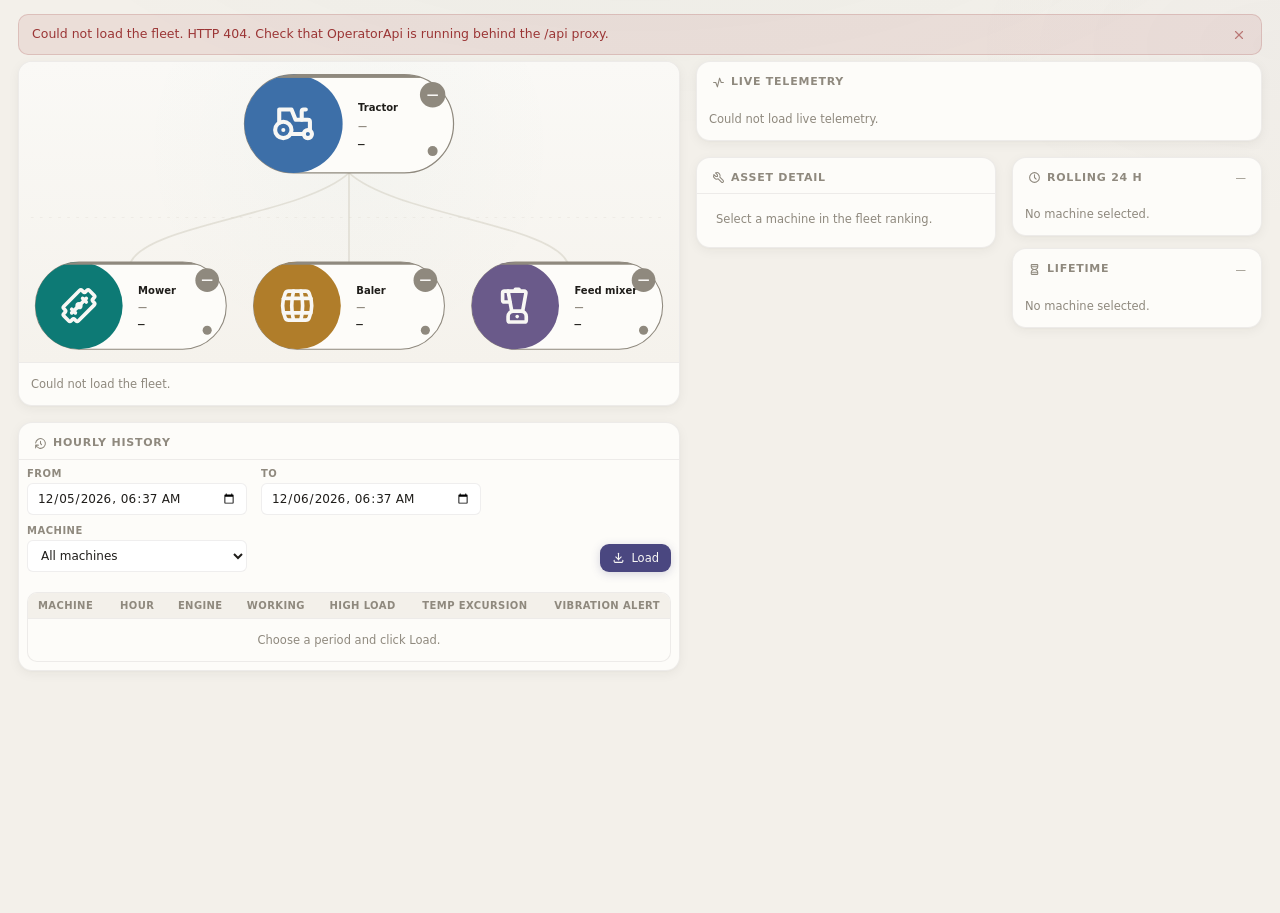
==== commit a20d0b62: "Imporve GUI layout" ====
--- a/frontend/index.html
+++ b/frontend/index.html
@@ -8,174 +8,157 @@
 </head>
 <body>
   <div class="app">
-    <header>
-      <div class="brand">
-        <div class="logo">
-          <span data-tabler-icon="tractor" data-tabler-size="12" data-tabler-stroke="var(--on-color)"></span>
-        </div>
-        <div class="brand-text">
-          <h1>AgriFleet Analytics</h1>
-        </div>
-      </div>
-      <div class="header-meta">
-        <span data-tabler-icon="clock" data-tabler-size="12"></span>
-        <span id="generated-at">—</span>
-        <button type="button" class="btn btn-sm" id="refresh-btn">
-          <span data-tabler-icon="refresh" data-tabler-size="13"></span> Refresh
-        </button>
-      </div>
-    </header>
-
     <div id="alert-placeholder"></div>
 
     <div class="main">
       <div class="dashboard-top">
-        <!-- FLEET METRIC STRIP -->
-        <div class="dashboard-stats">
-          <div class="metric-grid">
-            <div class="metric">
-              <div class="metric-icon"><span data-tabler-icon="alert-octagon" data-tabler-size="54"></span></div>
-              <div class="metric-body">
-                <div class="metric-row">
-                  <span class="metric-label">Most urgent</span>
-                  <span class="metric-value metric-value-sm" id="metric-urgent-name">—</span>
+        <!-- LEFT COLUMN: fleet diagram + ranking, with the hourly history under it -->
+        <div class="dashboard-left">
+          <!-- FLEET RANKING (diagram + list) -->
+          <section class="card viz-card dashboard-fleet">
+            <div class="svg-wrap">
+              <svg class="viz-svg" id="fleet-svg" viewBox="190 62 720 330" preserveAspectRatio="xMidYMid meet">
+                <defs>
+                  <clipPath id="clip-pill-source" clipPathUnits="userSpaceOnUse">
+                    <rect x="-115" y="-54" width="230" height="108" rx="54" />
+                  </clipPath>
+                  <clipPath id="clip-pill-implement" clipPathUnits="userSpaceOnUse">
+                    <rect x="-105" y="-48" width="210" height="96" rx="48" />
+                  </clipPath>
+                </defs>
+  
+                <!-- Soft horizontal guide -->
+                <g opacity="0.28">
+                  <line x1="200" y1="233" x2="900" y2="233" stroke="var(--hairline)" stroke-width="1" stroke-dasharray="3 7" />
+                </g>
+  
+                <!-- The tractor drives the three implements (REQ-GOAL-SCOPE) -->
+                <g id="fleet-links">
+                  <path class="link-path" d="M 550 184 C 500 230, 330 240, 310 282" />
+                  <path class="link-path" d="M 550 184 L 550 282" />
+                  <path class="link-path" d="M 550 184 C 600 230, 770 240, 790 282" />
+                </g>
+  
+                <g class="node-group node-tractor" data-asset-id="TRACTOR" transform="translate(550, 130)">
+                  <rect class="node-select-ring" x="-121" y="-60" width="242" height="120" rx="60" />
+                  <rect class="node-bg" x="-115" y="-54" width="230" height="108" rx="54" stroke-width="1.35" />
+                  <circle class="node-icon-bg" cx="-61" cy="0" r="54" />
+                  <rect class="node-accent" x="-115" y="-54" width="230" height="3.5" clip-path="url(#clip-pill-source)" />
+                  <g data-tabler-icon="tractor" data-tabler-size="54" data-tabler-stroke="var(--on-color)" transform="translate(-88, -27)"></g>
+                  <text class="node-label" x="10" y="-14">Tractor</text>
+                  <text class="node-status" x="10" y="6">—</text>
+                  <text class="node-value" x="10" y="26">—</text>
+                  <circle class="node-rank-bg" cx="92" cy="-32" r="14" />
+                  <text class="node-rank" x="92" y="-32">—</text>
+                  <circle class="node-live-dot" cx="92" cy="30" r="5.5" />
+                </g>
+  
+                <g class="node-group node-mower" data-asset-id="MOWER" transform="translate(310, 330)">
+                  <rect class="node-select-ring" x="-111" y="-54" width="222" height="108" rx="54" />
+                  <rect class="node-bg" x="-105" y="-48" width="210" height="96" rx="48" stroke-width="1.15" />
+                  <circle class="node-icon-bg" cx="-57" cy="0" r="48" />
+                  <rect class="node-accent" x="-105" y="-48" width="210" height="3" clip-path="url(#clip-pill-implement)" />
+                  <g data-tabler-icon="blade" data-tabler-size="48" data-tabler-stroke="var(--on-color)" transform="translate(-81, -24)"></g>
+                  <text class="node-label" x="8" y="-13">Mower</text>
+                  <text class="node-status" x="8" y="5">—</text>
+                  <text class="node-value" x="8" y="24">—</text>
+                  <circle class="node-rank-bg" cx="84" cy="-28" r="13" />
+                  <text class="node-rank" x="84" y="-28">—</text>
+                  <circle class="node-live-dot" cx="84" cy="27" r="5" />
+                </g>
+  
+                <g class="node-group node-baler" data-asset-id="BALER" transform="translate(550, 330)">
+                  <rect class="node-select-ring" x="-111" y="-54" width="222" height="108" rx="54" />
+                  <rect class="node-bg" x="-105" y="-48" width="210" height="96" rx="48" stroke-width="1.15" />
+                  <circle class="node-icon-bg" cx="-57" cy="0" r="48" />
+                  <rect class="node-accent" x="-105" y="-48" width="210" height="3" clip-path="url(#clip-pill-implement)" />
+                  <g data-tabler-icon="barrel" data-tabler-size="48" data-tabler-stroke="var(--on-color)" transform="translate(-81, -24)"></g>
+                  <text class="node-label" x="8" y="-13">Baler</text>
+                  <text class="node-status" x="8" y="5">—</text>
+                  <text class="node-value" x="8" y="24">—</text>
+                  <circle class="node-rank-bg" cx="84" cy="-28" r="13" />
+                  <text class="node-rank" x="84" y="-28">—</text>
+                  <circle class="node-live-dot" cx="84" cy="27" r="5" />
+                </g>
+  
+                <g class="node-group node-mixer" data-asset-id="MIXER" transform="translate(790, 330)">
+                  <rect class="node-select-ring" x="-111" y="-54" width="222" height="108" rx="54" />
+                  <rect class="node-bg" x="-105" y="-48" width="210" height="96" rx="48" stroke-width="1.15" />
+                  <circle class="node-icon-bg" cx="-57" cy="0" r="48" />
+                  <rect class="node-accent" x="-105" y="-48" width="210" height="3" clip-path="url(#clip-pill-implement)" />
+                  <g data-tabler-icon="blender" data-tabler-size="48" data-tabler-stroke="var(--on-color)" transform="translate(-81, -24)"></g>
+                  <text class="node-label" x="8" y="-13">Feed mixer</text>
+                  <text class="node-status" x="8" y="5">—</text>
+                  <text class="node-value" x="8" y="24">—</text>
+                  <circle class="node-rank-bg" cx="84" cy="-28" r="13" />
+                  <text class="node-rank" x="84" y="-28">—</text>
+                  <circle class="node-live-dot" cx="84" cy="27" r="5" />
+                </g>
+              </svg>
+            </div>
+  
+            <div class="fleet-ranking" id="fleet-ranking">
+              <div class="section-loading" id="fleet-ranking-loading">Loading fleet ranking…</div>
+            </div>
+          </section>
+
+          <!-- HOURLY HISTORY -->
+          <section class="card data-section">
+            <div class="card-header">
+              <span class="card-title">
+                <span data-tabler-icon="history" data-tabler-size="13"></span> Hourly history
+              </span>
+            </div>
+            <div class="card-body-compact">
+              <form id="history-form" class="history-form">
+                <div class="history-form-fields">
+                  <div class="form-field">
+                    <label class="form-label" for="history-from">From</label>
+                    <input type="datetime-local" class="form-input" id="history-from" required />
+                  </div>
+                  <div class="form-field">
+                    <label class="form-label" for="history-to">To</label>
+                    <input type="datetime-local" class="form-input" id="history-to" required />
+                  </div>
+                  <div class="form-field">
+                    <label class="form-label" for="history-asset">Machine</label>
+                    <select class="form-input" id="history-asset">
+                      <option value="">All machines</option>
+                      <option value="TRACTOR">Tractor</option>
+                      <option value="MOWER">Mower</option>
+                      <option value="BALER">Baler</option>
+                      <option value="MIXER">Feed mixer</option>
+                    </select>
+                  </div>
                 </div>
-                <div class="metric-row">
-                  <span class="metric-label">Status</span>
-                  <span class="metric-value metric-value-sm" id="metric-urgent-status">—</span>
-                </div>
-                <div class="metric-row">
-                  <span class="metric-label">Active flags</span>
-                  <span class="metric-value metric-value-sm" id="metric-urgent-flags">—</span>
-                </div>
-              </div>
-            </div>
-  
-            <div class="metric">
-              <div class="metric-icon"><span data-tabler-icon="chart-bar" data-tabler-size="54"></span></div>
-              <div class="metric-body">
-                <div class="metric-row">
-                  <span class="metric-label">Critical</span>
-                  <span class="metric-value" id="metric-count-critical">—</span>
-                </div>
-                <div class="metric-row">
-                  <span class="metric-label">Watch</span>
-                  <span class="metric-value" id="metric-count-watch">—</span>
-                </div>
-                <div class="metric-row">
-                  <span class="metric-label">Good</span>
-                  <span class="metric-value" id="metric-count-good">—</span>
-                </div>
-              </div>
-            </div>
-  
-            <div class="metric">
-              <div class="metric-icon"><span data-tabler-icon="gauge" data-tabler-size="54"></span></div>
-              <div class="metric-body">
-                <div class="metric-row">
-                  <span class="metric-label">Avg utilization</span>
-                  <span class="metric-value" id="metric-avg-utilization">—<span class="metric-unit">%</span></span>
-                </div>
-                <div class="metric-row">
-                  <span class="metric-label">Avg productive share</span>
-                  <span class="metric-value" id="metric-avg-productive">—<span class="metric-unit">%</span></span>
-                </div>
-                <div class="metric-row">
-                  <span class="metric-label">Reporting</span>
-                  <span class="metric-value" id="metric-reporting">—</span>
-                </div>
-              </div>
-            </div>
-          </div>
+                <button type="submit" class="btn btn-primary btn-sm">
+                  <span data-tabler-icon="download" data-tabler-size="13"></span> Load
+                </button>
+              </form>
+  
+              <div class="history-table-wrap">
+                <table class="history-table">
+                  <thead>
+                    <tr>
+                      <th>Machine</th>
+                      <th>Hour</th>
+                      <th>Engine</th>
+                      <th>Working</th>
+                      <th>High load</th>
+                      <th>Temp excursion</th>
+                      <th>Vibration alert</th>
+                    </tr>
+                  </thead>
+                  <tbody id="history-body">
+                    <tr>
+                      <td colspan="7" class="history-empty">Choose a period and click Load.</td>
+                    </tr>
+                  </tbody>
+                </table>
+              </div>
+            </div>
+          </section>
         </div>
-
-        <!-- LEFT: FLEET RANKING (diagram + list) -->
-        <section class="card viz-card dashboard-fleet">
-          <div class="svg-wrap">
-            <svg class="viz-svg" id="fleet-svg" viewBox="190 62 720 330" preserveAspectRatio="xMidYMid meet">
-              <defs>
-                <clipPath id="clip-pill-source" clipPathUnits="userSpaceOnUse">
-                  <rect x="-115" y="-54" width="230" height="108" rx="54" />
-                </clipPath>
-                <clipPath id="clip-pill-implement" clipPathUnits="userSpaceOnUse">
-                  <rect x="-105" y="-48" width="210" height="96" rx="48" />
-                </clipPath>
-              </defs>
-
-              <!-- Soft horizontal guide -->
-              <g opacity="0.28">
-                <line x1="200" y1="233" x2="900" y2="233" stroke="var(--hairline)" stroke-width="1" stroke-dasharray="3 7" />
-              </g>
-
-              <!-- The tractor drives the three implements (REQ-GOAL-SCOPE) -->
-              <g id="fleet-links">
-                <path class="link-path" d="M 550 184 C 500 230, 330 240, 310 282" />
-                <path class="link-path" d="M 550 184 L 550 282" />
-                <path class="link-path" d="M 550 184 C 600 230, 770 240, 790 282" />
-              </g>
-
-              <g class="node-group node-tractor" data-asset-id="TRACTOR" transform="translate(550, 130)">
-                <rect class="node-select-ring" x="-121" y="-60" width="242" height="120" rx="60" />
-                <rect class="node-bg" x="-115" y="-54" width="230" height="108" rx="54" stroke-width="1.35" />
-                <circle class="node-icon-bg" cx="-61" cy="0" r="54" />
-                <rect class="node-accent" x="-115" y="-54" width="230" height="3.5" clip-path="url(#clip-pill-source)" />
-                <g data-tabler-icon="tractor" data-tabler-size="54" data-tabler-stroke="var(--on-color)" transform="translate(-88, -27)"></g>
-                <text class="node-label" x="10" y="-14">Tractor</text>
-                <text class="node-status" x="10" y="6">—</text>
-                <text class="node-value" x="10" y="26">—</text>
-                <circle class="node-rank-bg" cx="92" cy="-32" r="14" />
-                <text class="node-rank" x="92" y="-32">—</text>
-                <circle class="node-live-dot" cx="92" cy="30" r="5.5" />
-              </g>
-
-              <g class="node-group node-mower" data-asset-id="MOWER" transform="translate(310, 330)">
-                <rect class="node-select-ring" x="-111" y="-54" width="222" height="108" rx="54" />
-                <rect class="node-bg" x="-105" y="-48" width="210" height="96" rx="48" stroke-width="1.15" />
-                <circle class="node-icon-bg" cx="-57" cy="0" r="48" />
-                <rect class="node-accent" x="-105" y="-48" width="210" height="3" clip-path="url(#clip-pill-implement)" />
-                <g data-tabler-icon="blade" data-tabler-size="48" data-tabler-stroke="var(--on-color)" transform="translate(-81, -24)"></g>
-                <text class="node-label" x="8" y="-13">Mower</text>
-                <text class="node-status" x="8" y="5">—</text>
-                <text class="node-value" x="8" y="24">—</text>
-                <circle class="node-rank-bg" cx="84" cy="-28" r="13" />
-                <text class="node-rank" x="84" y="-28">—</text>
-                <circle class="node-live-dot" cx="84" cy="27" r="5" />
-              </g>
-
-              <g class="node-group node-baler" data-asset-id="BALER" transform="translate(550, 330)">
-                <rect class="node-select-ring" x="-111" y="-54" width="222" height="108" rx="54" />
-                <rect class="node-bg" x="-105" y="-48" width="210" height="96" rx="48" stroke-width="1.15" />
-                <circle class="node-icon-bg" cx="-57" cy="0" r="48" />
-                <rect class="node-accent" x="-105" y="-48" width="210" height="3" clip-path="url(#clip-pill-implement)" />
-                <g data-tabler-icon="barrel" data-tabler-size="48" data-tabler-stroke="var(--on-color)" transform="translate(-81, -24)"></g>
-                <text class="node-label" x="8" y="-13">Baler</text>
-                <text class="node-status" x="8" y="5">—</text>
-                <text class="node-value" x="8" y="24">—</text>
-                <circle class="node-rank-bg" cx="84" cy="-28" r="13" />
-                <text class="node-rank" x="84" y="-28">—</text>
-                <circle class="node-live-dot" cx="84" cy="27" r="5" />
-              </g>
-
-              <g class="node-group node-mixer" data-asset-id="MIXER" transform="translate(790, 330)">
-                <rect class="node-select-ring" x="-111" y="-54" width="222" height="108" rx="54" />
-                <rect class="node-bg" x="-105" y="-48" width="210" height="96" rx="48" stroke-width="1.15" />
-                <circle class="node-icon-bg" cx="-57" cy="0" r="48" />
-                <rect class="node-accent" x="-105" y="-48" width="210" height="3" clip-path="url(#clip-pill-implement)" />
-                <g data-tabler-icon="blender" data-tabler-size="48" data-tabler-stroke="var(--on-color)" transform="translate(-81, -24)"></g>
-                <text class="node-label" x="8" y="-13">Feed mixer</text>
-                <text class="node-status" x="8" y="5">—</text>
-                <text class="node-value" x="8" y="24">—</text>
-                <circle class="node-rank-bg" cx="84" cy="-28" r="13" />
-                <text class="node-rank" x="84" y="-28">—</text>
-                <circle class="node-live-dot" cx="84" cy="27" r="5" />
-              </g>
-            </svg>
-          </div>
-
-          <div class="fleet-ranking" id="fleet-ranking">
-            <div class="section-loading" id="fleet-ranking-loading">Loading fleet ranking…</div>
-          </div>
-        </section>
 
         <!-- RIGHT: ASSET DETAIL + ITS COUNTERS -->
         <div class="dashboard-asset">
@@ -236,65 +219,6 @@
         </div>
       </div>
     </div>
-
-    <!-- HISTORY -->
-    <section class="data-section">
-      <details class="data-collapsible" open>
-        <summary class="data-collapsible-summary">
-          <span data-tabler-icon="history" data-tabler-size="14"></span> Hourly history
-        </summary>
-        <div class="card data-card">
-          <div class="card-body-compact">
-            <form id="history-form" class="history-form">
-              <div class="history-form-fields">
-                <div class="form-field">
-                  <label class="form-label" for="history-from">From</label>
-                  <input type="datetime-local" class="form-input" id="history-from" required />
-                </div>
-                <div class="form-field">
-                  <label class="form-label" for="history-to">To</label>
-                  <input type="datetime-local" class="form-input" id="history-to" required />
-                </div>
-                <div class="form-field">
-                  <label class="form-label" for="history-asset">Machine</label>
-                  <select class="form-input" id="history-asset">
-                    <option value="">All machines</option>
-                    <option value="TRACTOR">Tractor</option>
-                    <option value="MOWER">Mower</option>
-                    <option value="BALER">Baler</option>
-                    <option value="MIXER">Feed mixer</option>
-                  </select>
-                </div>
-              </div>
-              <button type="submit" class="btn btn-primary btn-sm">
-                <span data-tabler-icon="download" data-tabler-size="13"></span> Load
-              </button>
-            </form>
-
-            <div class="history-table-wrap">
-              <table class="history-table">
-                <thead>
-                  <tr>
-                    <th>Machine</th>
-                    <th>Hour</th>
-                    <th>Engine</th>
-                    <th>Working</th>
-                    <th>High load</th>
-                    <th>Temp excursion</th>
-                    <th>Vibration alert</th>
-                  </tr>
-                </thead>
-                <tbody id="history-body">
-                  <tr>
-                    <td colspan="7" class="history-empty">Choose a period and click Load.</td>
-                  </tr>
-                </tbody>
-              </table>
-            </div>
-          </div>
-        </div>
-      </details>
-    </section>
   </div>
 
   <div class="tooltip" id="tooltip"></div>
--- a/frontend/css/app.css
+++ b/frontend/css/app.css
@@ -62,10 +62,6 @@
 
   --font: "Inter", -apple-system, BlinkMacSystemFont, "Segoe UI", system-ui, sans-serif;
   --mono: "SF Mono", "Fira Code", ui-monospace, monospace;
-
-  /* Metric strip icon tile and the icon inside it */
-  --metric-icon-size: 46px;
-  --panel-icon-size: 30px;
 }
 
 * {
@@ -105,63 +101,6 @@
   max-width: 1560px;
   margin: 0 auto;
   padding: 14px 18px 28px;
-}
-
-/* ========== HEADER ========== */
-header {
-  display: flex;
-  align-items: center;
-  justify-content: space-between;
-  gap: 8px;
-  padding: 0 0 6px;
-  flex-wrap: wrap;
-}
-
-.brand {
-  display: flex;
-  align-items: center;
-  gap: 6px;
-}
-
-.logo {
-  width: 24px;
-  height: 24px;
-  border-radius: 6px;
-  background: linear-gradient(145deg, var(--accent) 0%, var(--accent-deep) 100%);
-  display: grid;
-  place-items: center;
-  box-shadow: 0 2px 8px rgba(74, 71, 128, 0.22);
-}
-
-.logo svg,
-.logo .tabler-icon {
-  width: 12px;
-  height: 12px;
-  color: var(--on-color);
-  display: block;
-}
-
-.brand-text h1 {
-  font-size: 13px;
-  font-weight: 620;
-  letter-spacing: -0.025em;
-  line-height: 1;
-  color: var(--text);
-}
-
-.header-meta {
-  display: flex;
-  align-items: center;
-  gap: 6px;
-  font-size: 10.5px;
-  font-weight: 520;
-  color: var(--text-tertiary);
-  font-variant-numeric: tabular-nums;
-}
-
-.header-meta .tabler-icon {
-  display: block;
-  flex-shrink: 0;
 }
 
 .btn {
@@ -232,10 +171,9 @@
   min-width: 0;
 }
 
-.dashboard-stats {
-  width: 100%;
-  min-width: 0;
-}
+/* Phones: the wrapper steps aside and the history moves to the end of the page. */
+.dashboard-left { display: contents; }
+.dashboard-left > .data-section { order: 1; }
 
 .dashboard-asset {
   display: flex;
@@ -256,9 +194,8 @@
  * Layout by screen width. The detail cards get fixed, narrow columns so labels stay
  * close to their numbers; the fleet diagram column takes whatever width is left.
  *   phone  (< 760px):   everything stacked, in HTML order
- *   tablet (>= 760px):  [stats over the full width] + [fleet | telemetry over asset, counters]
+ *   tablet (>= 760px):  fleet on the left; telemetry, asset detail and counters on the right
  *   laptop (>= 1200px): telemetry spans the top right; detail and counters get a column each below it
- *   wide   (>= 1540px): the metric strip moves into the fleet column
  * The fleet card spans two rows, so the right-hand cards stack without leaving gaps.
  */
 @media (min-width: 760px) {
@@ -266,16 +203,21 @@
     display: grid;
     grid-template-columns: minmax(0, 1fr) 300px;
     grid-template-areas:
-      "stats stats"
       "fleet telemetry"
       "fleet asset";
-    grid-template-rows: auto auto 1fr;
+    grid-template-rows: auto 1fr;
     gap: 16px;
     align-items: start;
   }
 
-  .dashboard-stats { grid-area: stats; }
-  .dashboard-fleet { grid-area: fleet; }
+  /* Fleet card with the hourly history right under it, at the same width. */
+  .dashboard-left {
+    grid-area: fleet;
+    display: flex;
+    flex-direction: column;
+    gap: 16px;
+    min-width: 0;
+  }
   .dashboard-asset { grid-area: asset; }
   .dashboard-telemetry { grid-area: telemetry; }
   .counter-pair { grid-template-columns: minmax(0, 1fr); }
@@ -285,7 +227,6 @@
   .dashboard-top {
     grid-template-columns: minmax(0, 1fr) 300px 250px;
     grid-template-areas:
-      "stats stats     stats"
       "fleet telemetry telemetry"
       "fleet detail    counters";
   }
@@ -294,15 +235,6 @@
   .dashboard-asset { display: contents; }
   .dashboard-asset > .card { grid-area: detail; }
   .counter-pair { grid-area: counters; }
-}
-
-@media (min-width: 1540px) {
-  .dashboard-top {
-    grid-template-areas:
-      "stats telemetry telemetry"
-      "fleet telemetry telemetry"
-      "fleet detail    counters";
-  }
 }
 
 .counter-pair .card,
@@ -435,111 +367,6 @@
 
 .viz-svg [data-tabler-icon] {
   pointer-events: none;
-}
-
-/* ========== STATS & DETAIL PANELS ========== */
-.metric-grid {
-  display: grid;
-  grid-template-columns: repeat(auto-fit, minmax(min(100%, 220px), 1fr));
-  gap: 8px;
-}
-
-/* When the strip spans the whole width, cap each card so its values stay near the labels. */
-@media (min-width: 760px) {
-  .metric-grid {
-    grid-template-columns: repeat(3, minmax(0, 300px));
-  }
-}
-
-/* Wide: the strip sits in the fleet column, so the three cards share that width. */
-@media (min-width: 1540px) {
-  .metric-grid {
-    grid-template-columns: repeat(3, minmax(0, 1fr));
-  }
-}
-
-.metric {
-  display: flex;
-  flex-direction: row;
-  flex-wrap: nowrap;
-  align-items: stretch;
-  gap: 10px;
-  width: 100%;
-  min-width: 0;
-  padding: 10px;
-  background: var(--surface);
-  border: 1px solid var(--border);
-  border-radius: var(--radius-sm);
-}
-
-.metric-icon {
-  border-radius: 10px;
-  background: var(--surface-sunken);
-  display: grid;
-  place-items: center;
-  color: var(--text-tertiary);
-  aspect-ratio: 1;
-  align-self: stretch;
-  flex: 0 0 auto;
-  min-width: var(--metric-icon-size);
-}
-
-.metric-icon svg,
-.metric-icon .tabler-icon {
-  width: var(--panel-icon-size);
-  height: var(--panel-icon-size);
-  display: block;
-}
-
-.metric-body {
-  min-width: 0;
-  flex: 1 1 0;
-  display: flex;
-  flex-direction: column;
-  gap: 6px;
-}
-
-.metric-row {
-  display: flex;
-  align-items: baseline;
-  justify-content: space-between;
-  gap: 10px;
-}
-
-.metric-label {
-  font-size: 10px;
-  font-weight: 580;
-  text-transform: uppercase;
-  letter-spacing: 0.05em;
-  color: var(--text-tertiary);
-  margin-bottom: 0;
-  min-width: 0;
-}
-
-.metric-row .metric-value {
-  font-size: 15px;
-  text-align: right;
-  flex-shrink: 0;
-}
-
-.metric-value {
-  font-size: 17px;
-  font-weight: 620;
-  letter-spacing: -0.025em;
-  font-variant-numeric: tabular-nums;
-}
-
-.metric-value-sm {
-  font-size: 13px;
-  font-weight: 560;
-  letter-spacing: -0.01em;
-}
-
-.metric-unit {
-  font-size: 11.5px;
-  font-weight: 480;
-  color: var(--text-tertiary);
-  margin-left: 1px;
 }
 
 /* One machine per row. */
@@ -1011,53 +838,9 @@
   cursor: pointer;
 }
 
-/* ========== COLLAPSIBLE DATA SECTION ========== */
+/* ========== HISTORY CARD ========== */
 .data-section {
-  margin-top: 14px;
-}
-
-.data-collapsible {
-  border: none;
-}
-
-.data-collapsible-summary {
-  cursor: pointer;
-  display: inline-flex;
-  align-items: center;
-  gap: 6px;
-  font-size: 11px;
-  font-weight: 620;
-  text-transform: uppercase;
-  letter-spacing: 0.07em;
-  color: var(--text-tertiary);
-  padding: 4px 2px 10px;
-  list-style: none;
-  user-select: none;
-}
-
-.data-collapsible-summary .tabler-icon {
-  flex-shrink: 0;
-  opacity: 0.9;
-}
-
-.data-collapsible-summary::-webkit-details-marker {
-  display: none;
-}
-
-.data-collapsible-summary::before {
-  content: "▸ ";
-  display: inline-block;
-  transition: transform 0.15s;
-}
-
-.data-collapsible[open] .data-collapsible-summary::before {
-  transform: rotate(90deg);
-}
-
-/* Capped so the seven table columns stay readable on wide screens. */
-.data-card {
-  margin-top: 4px;
-  max-width: 1100px;
+  min-width: 0;
 }
 
 /* ========== HISTORY TABLE ========== */
@@ -1072,6 +855,7 @@
 .history-form-fields {
   display: grid;
   grid-template-columns: repeat(auto-fit, minmax(180px, 220px));
+  align-content: start;
   gap: 10px 14px;
   flex: 1;
   min-width: 200px;
@@ -1222,20 +1006,12 @@
 /* ========== MOBILE ========== */
 @media (max-width: 959px) {
   .app { padding: 10px 12px 22px; }
-  header { padding-bottom: 4px; }
-  .history-form {
-    flex-direction: column;
-    align-items: stretch;
-  }
+  /* A grid, not a flex column: Chrome sizes the field grid too tall inside a flex column. */
+  .history-form { display: grid; }
   .history-form .btn {
     width: 100%;
     justify-content: center;
   }
-}
-
-@media (max-width: 480px) {
-  .brand-text h1 { font-size: 12px; }
-  .metric-value { font-size: 15.5px; }
 }
 
 /* Laptop and wider: the ranking has room for two machines per row. */
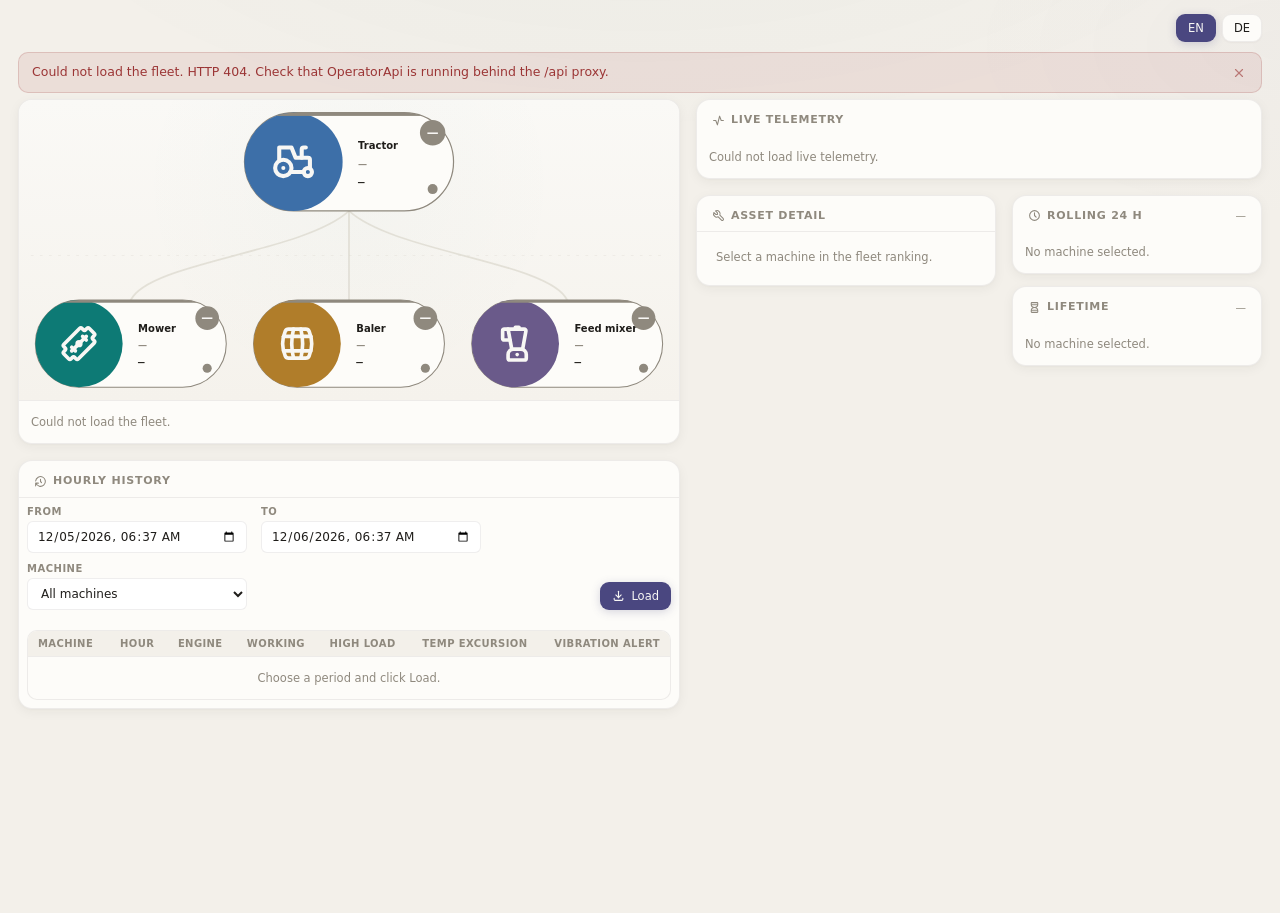
==== commit a1e33471: "Add german language toggle" ====
--- a/frontend/index.html
+++ b/frontend/index.html
@@ -8,6 +8,11 @@
 </head>
 <body>
   <div class="app">
+    <div class="lang-toggle" role="group" aria-label="Language / Sprache">
+      <button type="button" class="btn btn-sm lang-btn" data-language="en" aria-pressed="true">EN</button>
+      <button type="button" class="btn btn-sm lang-btn" data-language="de" aria-pressed="false">DE</button>
+    </div>
+
     <div id="alert-placeholder"></div>
 
     <div class="main">
@@ -45,7 +50,7 @@
                   <circle class="node-icon-bg" cx="-61" cy="0" r="54" />
                   <rect class="node-accent" x="-115" y="-54" width="230" height="3.5" clip-path="url(#clip-pill-source)" />
                   <g data-tabler-icon="tractor" data-tabler-size="54" data-tabler-stroke="var(--on-color)" transform="translate(-88, -27)"></g>
-                  <text class="node-label" x="10" y="-14">Tractor</text>
+                  <text class="node-label" x="10" y="-14" data-i18n="asset.TRACTOR">Tractor</text>
                   <text class="node-status" x="10" y="6">—</text>
                   <text class="node-value" x="10" y="26">—</text>
                   <circle class="node-rank-bg" cx="92" cy="-32" r="14" />
@@ -59,7 +64,7 @@
                   <circle class="node-icon-bg" cx="-57" cy="0" r="48" />
                   <rect class="node-accent" x="-105" y="-48" width="210" height="3" clip-path="url(#clip-pill-implement)" />
                   <g data-tabler-icon="blade" data-tabler-size="48" data-tabler-stroke="var(--on-color)" transform="translate(-81, -24)"></g>
-                  <text class="node-label" x="8" y="-13">Mower</text>
+                  <text class="node-label" x="8" y="-13" data-i18n="asset.MOWER">Mower</text>
                   <text class="node-status" x="8" y="5">—</text>
                   <text class="node-value" x="8" y="24">—</text>
                   <circle class="node-rank-bg" cx="84" cy="-28" r="13" />
@@ -73,7 +78,7 @@
                   <circle class="node-icon-bg" cx="-57" cy="0" r="48" />
                   <rect class="node-accent" x="-105" y="-48" width="210" height="3" clip-path="url(#clip-pill-implement)" />
                   <g data-tabler-icon="barrel" data-tabler-size="48" data-tabler-stroke="var(--on-color)" transform="translate(-81, -24)"></g>
-                  <text class="node-label" x="8" y="-13">Baler</text>
+                  <text class="node-label" x="8" y="-13" data-i18n="asset.BALER">Baler</text>
                   <text class="node-status" x="8" y="5">—</text>
                   <text class="node-value" x="8" y="24">—</text>
                   <circle class="node-rank-bg" cx="84" cy="-28" r="13" />
@@ -87,7 +92,7 @@
                   <circle class="node-icon-bg" cx="-57" cy="0" r="48" />
                   <rect class="node-accent" x="-105" y="-48" width="210" height="3" clip-path="url(#clip-pill-implement)" />
                   <g data-tabler-icon="blender" data-tabler-size="48" data-tabler-stroke="var(--on-color)" transform="translate(-81, -24)"></g>
-                  <text class="node-label" x="8" y="-13">Feed mixer</text>
+                  <text class="node-label" x="8" y="-13" data-i18n="asset.MIXER">Feed mixer</text>
                   <text class="node-status" x="8" y="5">—</text>
                   <text class="node-value" x="8" y="24">—</text>
                   <circle class="node-rank-bg" cx="84" cy="-28" r="13" />
@@ -98,7 +103,7 @@
             </div>
   
             <div class="fleet-ranking" id="fleet-ranking">
-              <div class="section-loading" id="fleet-ranking-loading">Loading fleet ranking…</div>
+              <div class="section-loading" id="fleet-ranking-loading" data-i18n="fleet.loading">Loading fleet ranking…</div>
             </div>
           </section>
 
@@ -106,33 +111,33 @@
           <section class="card data-section">
             <div class="card-header">
               <span class="card-title">
-                <span data-tabler-icon="history" data-tabler-size="13"></span> Hourly history
+                <span data-tabler-icon="history" data-tabler-size="13"></span> <span data-i18n="history.title">Hourly history</span>
               </span>
             </div>
             <div class="card-body-compact">
               <form id="history-form" class="history-form">
                 <div class="history-form-fields">
                   <div class="form-field">
-                    <label class="form-label" for="history-from">From</label>
+                    <label class="form-label" for="history-from" data-i18n="history.from">From</label>
                     <input type="datetime-local" class="form-input" id="history-from" required />
                   </div>
                   <div class="form-field">
-                    <label class="form-label" for="history-to">To</label>
+                    <label class="form-label" for="history-to" data-i18n="history.to">To</label>
                     <input type="datetime-local" class="form-input" id="history-to" required />
                   </div>
                   <div class="form-field">
-                    <label class="form-label" for="history-asset">Machine</label>
+                    <label class="form-label" for="history-asset" data-i18n="history.machine">Machine</label>
                     <select class="form-input" id="history-asset">
-                      <option value="">All machines</option>
-                      <option value="TRACTOR">Tractor</option>
-                      <option value="MOWER">Mower</option>
-                      <option value="BALER">Baler</option>
-                      <option value="MIXER">Feed mixer</option>
+                      <option value="" data-i18n="asset.all">All machines</option>
+                      <option value="TRACTOR" data-i18n="asset.TRACTOR">Tractor</option>
+                      <option value="MOWER" data-i18n="asset.MOWER">Mower</option>
+                      <option value="BALER" data-i18n="asset.BALER">Baler</option>
+                      <option value="MIXER" data-i18n="asset.MIXER">Feed mixer</option>
                     </select>
                   </div>
                 </div>
                 <button type="submit" class="btn btn-primary btn-sm">
-                  <span data-tabler-icon="download" data-tabler-size="13"></span> Load
+                  <span data-tabler-icon="download" data-tabler-size="13"></span> <span data-i18n="history.load">Load</span>
                 </button>
               </form>
   
@@ -140,18 +145,18 @@
                 <table class="history-table">
                   <thead>
                     <tr>
-                      <th>Machine</th>
-                      <th>Hour</th>
-                      <th>Engine</th>
-                      <th>Working</th>
-                      <th>High load</th>
-                      <th>Temp excursion</th>
-                      <th>Vibration alert</th>
+                      <th data-i18n="history.machine">Machine</th>
+                      <th data-i18n="history.hour">Hour</th>
+                      <th data-i18n="counter.engineHours">Engine</th>
+                      <th data-i18n="counter.totalWorkingHours">Working</th>
+                      <th data-i18n="counter.highLoadHours">High load</th>
+                      <th data-i18n="counter.tempExcursionHours">Temp excursion</th>
+                      <th data-i18n="counter.vibrationAlertHours">Vibration alert</th>
                     </tr>
                   </thead>
                   <tbody id="history-body">
                     <tr>
-                      <td colspan="7" class="history-empty">Choose a period and click Load.</td>
+                      <td colspan="7" class="history-empty" data-i18n="history.prompt">Choose a period and click Load.</td>
                     </tr>
                   </tbody>
                 </table>
@@ -165,11 +170,11 @@
           <aside class="card">
             <div class="card-header">
               <span class="card-title">
-                <span data-tabler-icon="tool" data-tabler-size="13"></span> Asset detail
+                <span data-tabler-icon="tool" data-tabler-size="13"></span> <span data-i18n="detail.title">Asset detail</span>
               </span>
             </div>
             <div class="card-body" id="asset-detail">
-              <div class="detail-empty">Select a machine in the fleet ranking.</div>
+              <div class="detail-empty" data-i18n="detail.empty">Select a machine in the fleet ranking.</div>
             </div>
           </aside>
 
@@ -177,13 +182,13 @@
             <div class="card">
               <div class="card-header">
                 <span class="card-title">
-                  <span data-tabler-icon="clock" data-tabler-size="13"></span> Rolling 24 h
+                  <span data-tabler-icon="clock" data-tabler-size="13"></span> <span data-i18n="counters.rolling">Rolling 24 h</span>
                 </span>
                 <span class="card-meta" id="rolling-counters-asset">—</span>
               </div>
               <div class="card-body-compact">
                 <dl class="data-list" id="rolling-counters">
-                  <div class="section-loading">No machine selected.</div>
+                  <div class="section-loading" data-i18n="counters.noMachine">No machine selected.</div>
                 </dl>
               </div>
             </div>
@@ -191,13 +196,13 @@
             <div class="card">
               <div class="card-header">
                 <span class="card-title">
-                  <span data-tabler-icon="hourglass" data-tabler-size="13"></span> Lifetime
+                  <span data-tabler-icon="hourglass" data-tabler-size="13"></span> <span data-i18n="counters.lifetime">Lifetime</span>
                 </span>
                 <span class="card-meta" id="lifetime-counters-asset">—</span>
               </div>
               <div class="card-body-compact">
                 <dl class="data-list" id="lifetime-counters">
-                  <div class="section-loading">No machine selected.</div>
+                  <div class="section-loading" data-i18n="counters.noMachine">No machine selected.</div>
                 </dl>
               </div>
             </div>
@@ -208,12 +213,12 @@
         <div class="card dashboard-telemetry">
           <div class="card-header">
             <span class="card-title">
-              <span data-tabler-icon="activity" data-tabler-size="13"></span> Live telemetry
+              <span data-tabler-icon="activity" data-tabler-size="13"></span> <span data-i18n="telemetry.title">Live telemetry</span>
             </span>
           </div>
           <div class="card-body-compact">
             <div class="component-list" id="telemetry-strip">
-              <div class="section-loading">Loading live telemetry…</div>
+              <div class="section-loading" data-i18n="telemetry.loading">Loading live telemetry…</div>
             </div>
           </div>
         </div>
@@ -223,6 +228,7 @@
 
   <div class="tooltip" id="tooltip"></div>
 
+  <script src="js/i18n.js"></script>
   <script src="js/icons.js"></script>
   <script src="js/format.js"></script>
   <script src="js/alert.js"></script>
--- a/frontend/css/app.css
+++ b/frontend/css/app.css
@@ -155,6 +155,14 @@
 .btn .tabler-icon {
   flex-shrink: 0;
   display: block;
+}
+
+/* ========== LANGUAGE TOGGLE ========== */
+.lang-toggle {
+  display: flex;
+  justify-content: flex-end;
+  gap: 6px;
+  margin-bottom: 10px;
 }
 
 /* ========== MAIN LAYOUT ========== */
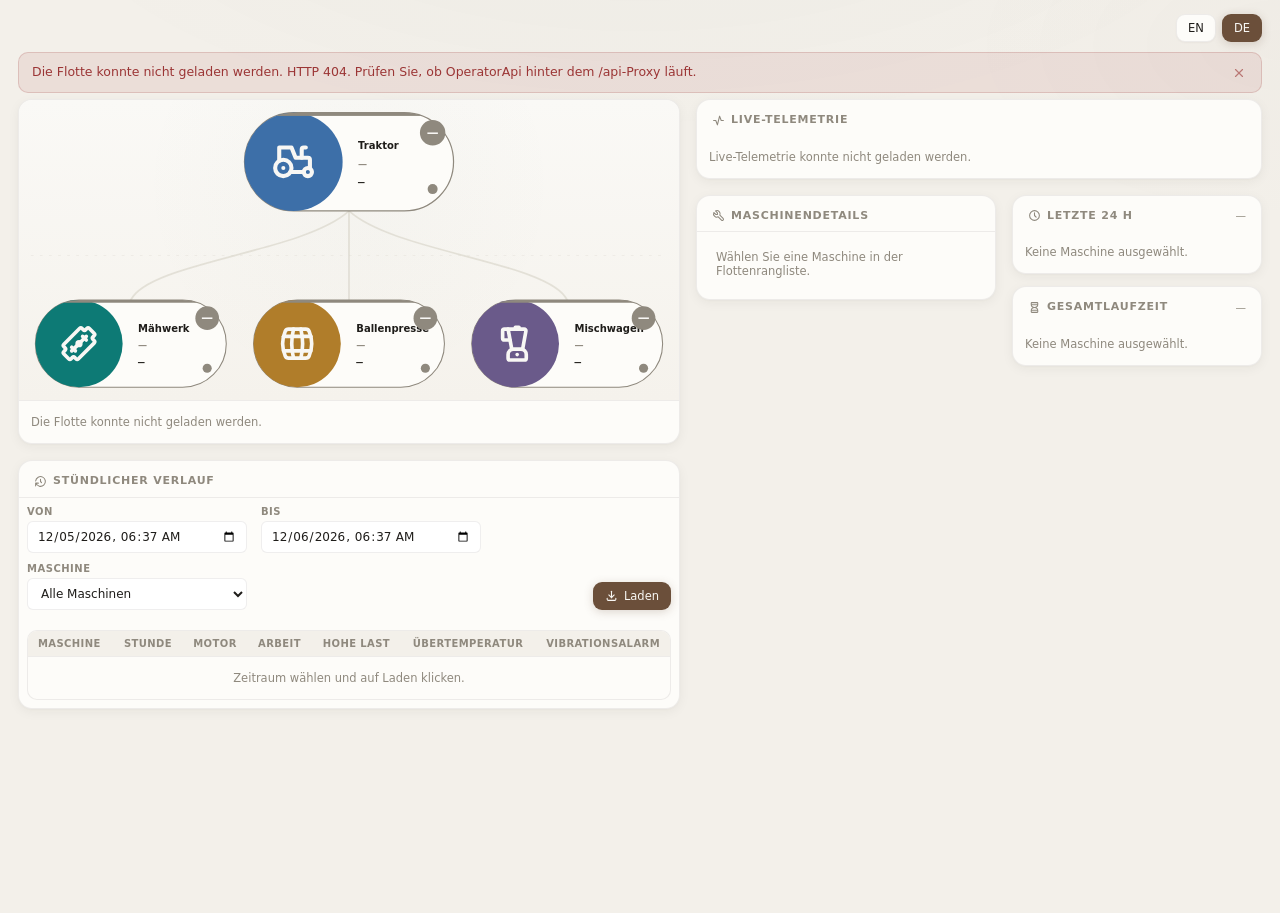
==== commit b2b6543f: "Small language toggle refinements" ====
--- a/frontend/index.html
+++ b/frontend/index.html
@@ -1,5 +1,5 @@
 <!DOCTYPE html>
-<html lang="en">
+<html lang="de">
 <head>
   <meta charset="UTF-8" />
   <meta name="viewport" content="width=device-width, initial-scale=1.0" />
@@ -8,9 +8,11 @@
 </head>
 <body>
   <div class="app">
-    <div class="lang-toggle" role="group" aria-label="Language / Sprache">
-      <button type="button" class="btn btn-sm lang-btn" data-language="en" aria-pressed="true">EN</button>
-      <button type="button" class="btn btn-sm lang-btn" data-language="de" aria-pressed="false">DE</button>
+    <div class="top-bar">
+      <div class="lang-toggle" role="group" aria-label="Language / Sprache">
+        <button type="button" class="btn btn-sm lang-btn" data-language="en" aria-pressed="false">EN</button>
+        <button type="button" class="btn btn-sm lang-btn" data-language="de" aria-pressed="true">DE</button>
+      </div>
     </div>
 
     <div id="alert-placeholder"></div>
--- a/frontend/css/app.css
+++ b/frontend/css/app.css
@@ -17,19 +17,19 @@
   --text-secondary: #5a554c;
   --text-tertiary: #8f897e;
 
-  /* Brand accent — restrained indigo */
-  --accent: #4a4780;
-  --accent-hover: #3f3c6e;
-  --accent-deep: #3a3868;   /* gradient partner for --accent, never used alone */
-  --accent-soft: rgba(74, 71, 128, 0.07);
-  --accent-border: rgba(74, 71, 128, 0.18);
+  /* Brand accent — warm earth brown */
+  --accent: #6b4f3a;
+  --accent-hover: #5a4030;
+  --accent-deep: #4a3528;   /* gradient partner for --accent, never used alone */
+  --accent-soft: rgba(107, 79, 58, 0.08);
+  --accent-border: rgba(107, 79, 58, 0.22);
 
   /* The one foreground for text and icons sitting on a saturated fill */
   --on-color: #f8f7f4;
 
   /* Status — sophisticated, muted (GLOSSARY §6 status values) */
-  --good: #0d6b66;          /* deep refined teal */
-  --good-soft: rgba(13, 107, 102, 0.09);
+  --good: #3f5e49;          /* deep forest green */
+  --good-soft: rgba(63, 94, 73, 0.10);
   --watch: #b07d2a;         /* warm ochre / amber */
   --watch-soft: rgba(176, 125, 42, 0.10);
   --critical: #9b3535;      /* controlled deep red */
@@ -86,8 +86,8 @@
   position: fixed;
   inset: 0;
   background:
-    radial-gradient(ellipse 90% 55% at 50% -15%, rgba(13, 107, 102, 0.035), transparent 55%),
-    radial-gradient(ellipse 50% 40% at 100% 5%, rgba(74, 71, 128, 0.025), transparent 50%);
+    radial-gradient(ellipse 90% 55% at 50% -15%, rgba(63, 94, 73, 0.035), transparent 55%),
+    radial-gradient(ellipse 50% 40% at 100% 5%, rgba(107, 79, 58, 0.025), transparent 50%);
   pointer-events: none;
   z-index: 0;
 }
@@ -133,12 +133,12 @@
   background: var(--accent);
   color: var(--on-color);
   border: 1px solid transparent;
-  box-shadow: 0 2px 10px rgba(74, 71, 128, 0.22);
+  box-shadow: 0 2px 10px rgba(107, 79, 58, 0.22);
 }
 
 .btn-primary:hover {
   background: var(--accent-hover);
-  box-shadow: 0 3px 14px rgba(74, 71, 128, 0.28);
+  box-shadow: 0 3px 14px rgba(107, 79, 58, 0.28);
 }
 
 .btn-sm {
@@ -157,12 +157,39 @@
   display: block;
 }
 
+/* ========== TOP BAR (demo banner + language toggle) ========== */
+.top-bar {
+  display: flex;
+  align-items: center;
+  justify-content: flex-end;
+  gap: 10px;
+  margin-bottom: 10px;
+}
+
 /* ========== LANGUAGE TOGGLE ========== */
 .lang-toggle {
   display: flex;
-  justify-content: flex-end;
+  flex-shrink: 0;
   gap: 6px;
-  margin-bottom: 10px;
+}
+
+/* ========== DEMO BANNER (GitHub Pages build only) ========== */
+.demo-banner {
+  flex: 1;
+  display: flex;
+  flex-wrap: wrap;
+  gap: 4px 10px;
+  padding: 8px 13px;
+  font-size: 12.5px;
+  color: var(--accent);
+  background: var(--accent-soft);
+  border: 1px solid var(--accent-border);
+  border-radius: var(--radius-sm);
+}
+
+.demo-banner a {
+  color: var(--accent);
+  font-weight: 600;
 }
 
 /* ========== MAIN LAYOUT ========== */
@@ -324,7 +351,7 @@
   width: 100%;
   overflow: hidden;
   background:
-    radial-gradient(circle at 50% 28%, rgba(13, 107, 102, 0.02), transparent 55%),
+    radial-gradient(circle at 50% 28%, rgba(63, 94, 73, 0.02), transparent 55%),
     linear-gradient(180deg, var(--wash-top) 0%, var(--wash-bottom) 100%);
 }
 
@@ -918,7 +945,7 @@
 }
 
 .history-table tbody tr:hover td {
-  background: rgba(13, 107, 102, 0.04);
+  background: rgba(63, 94, 73, 0.04);
 }
 
 .history-table tbody tr:last-child td {
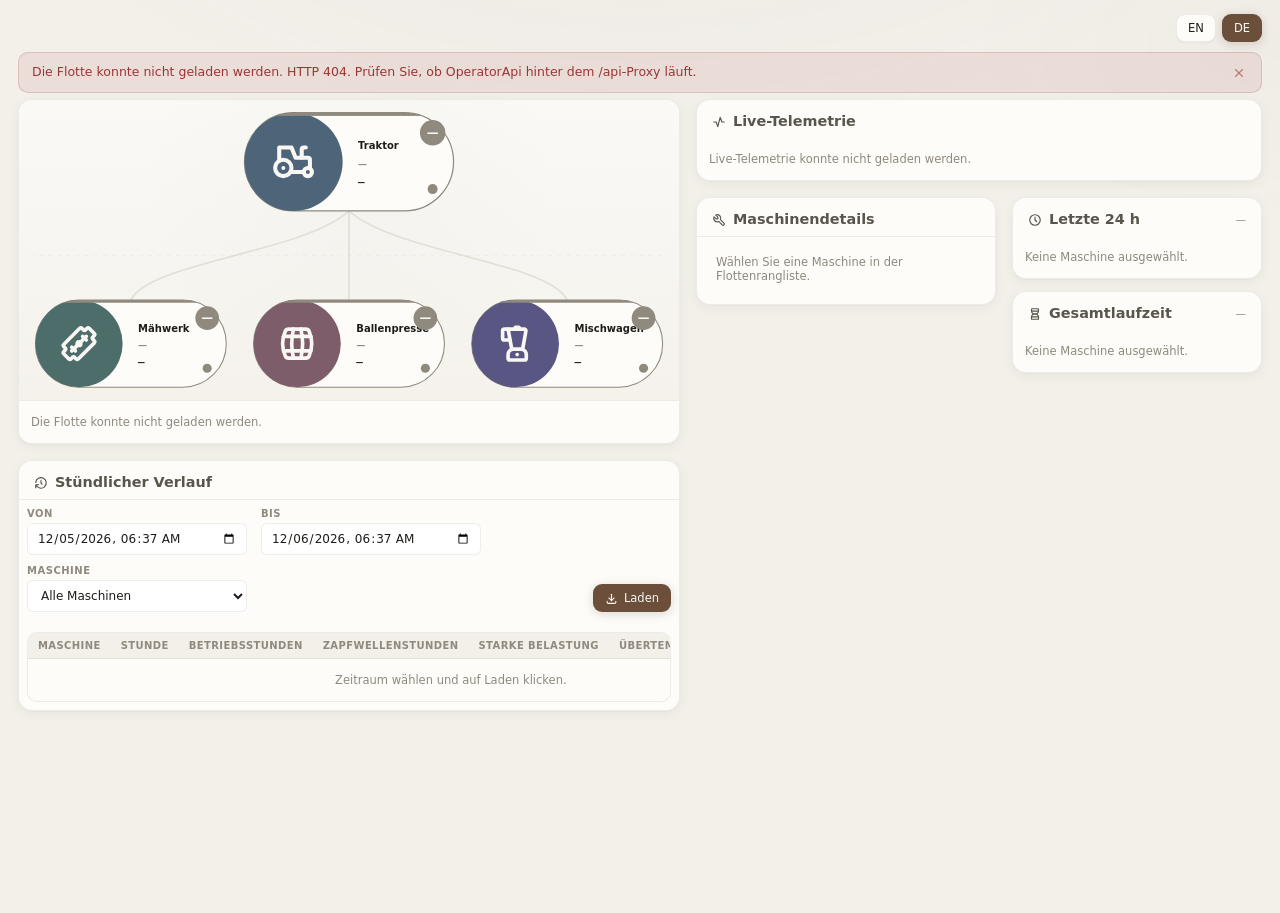
==== commit 697374e3: "Change translations" ====
--- a/frontend/index.html
+++ b/frontend/index.html
@@ -113,7 +113,7 @@
           <section class="card data-section">
             <div class="card-header">
               <span class="card-title">
-                <span data-tabler-icon="history" data-tabler-size="13"></span> <span data-i18n="history.title">Hourly history</span>
+                <span data-tabler-icon="history" data-tabler-size="14"></span> <span data-i18n="history.title">Hourly history</span>
               </span>
             </div>
             <div class="card-body-compact">
@@ -149,11 +149,11 @@
                     <tr>
                       <th data-i18n="history.machine">Machine</th>
                       <th data-i18n="history.hour">Hour</th>
-                      <th data-i18n="counter.engineHours">Engine</th>
-                      <th data-i18n="counter.totalWorkingHours">Working</th>
+                      <th data-i18n="counter.engineHours">Engine hours</th>
+                      <th data-i18n="counter.totalWorkingHours">PTO hours</th>
                       <th data-i18n="counter.highLoadHours">High load</th>
                       <th data-i18n="counter.tempExcursionHours">Temp excursion</th>
-                      <th data-i18n="counter.vibrationAlertHours">Vibration alert</th>
+                      <th data-i18n="counter.vibrationAlertHours">High vibration</th>
                     </tr>
                   </thead>
                   <tbody id="history-body">
@@ -172,7 +172,7 @@
           <aside class="card">
             <div class="card-header">
               <span class="card-title">
-                <span data-tabler-icon="tool" data-tabler-size="13"></span> <span data-i18n="detail.title">Asset detail</span>
+                <span data-tabler-icon="tool" data-tabler-size="14"></span> <span data-i18n="detail.title">Asset detail</span>
               </span>
             </div>
             <div class="card-body" id="asset-detail">
@@ -184,7 +184,7 @@
             <div class="card">
               <div class="card-header">
                 <span class="card-title">
-                  <span data-tabler-icon="clock" data-tabler-size="13"></span> <span data-i18n="counters.rolling">Rolling 24 h</span>
+                  <span data-tabler-icon="clock" data-tabler-size="14"></span> <span data-i18n="counters.rolling">Rolling 24 h</span>
                 </span>
                 <span class="card-meta" id="rolling-counters-asset">—</span>
               </div>
@@ -198,7 +198,7 @@
             <div class="card">
               <div class="card-header">
                 <span class="card-title">
-                  <span data-tabler-icon="hourglass" data-tabler-size="13"></span> <span data-i18n="counters.lifetime">Lifetime</span>
+                  <span data-tabler-icon="hourglass" data-tabler-size="14"></span> <span data-i18n="counters.lifetime">Lifetime</span>
                 </span>
                 <span class="card-meta" id="lifetime-counters-asset">—</span>
               </div>
@@ -215,7 +215,7 @@
         <div class="card dashboard-telemetry">
           <div class="card-header">
             <span class="card-title">
-              <span data-tabler-icon="activity" data-tabler-size="13"></span> <span data-i18n="telemetry.title">Live telemetry</span>
+              <span data-tabler-icon="activity" data-tabler-size="14"></span> <span data-i18n="telemetry.title">Live telemetry</span>
             </span>
           </div>
           <div class="card-body-compact">
--- a/frontend/css/app.css
+++ b/frontend/css/app.css
@@ -32,6 +32,7 @@
   --good-soft: rgba(63, 94, 73, 0.10);
   --watch: #b07d2a;         /* warm ochre / amber */
   --watch-soft: rgba(176, 125, 42, 0.10);
+  --watch-text: #85591a;    /* darker amber for small text on --watch-soft */
   --critical: #9b3535;      /* controlled deep red */
   --critical-soft: rgba(155, 53, 53, 0.09);
 
@@ -46,10 +47,10 @@
   --hairline: #d4cfc4;
 
   /* Per-asset identity colours (GLOSSARY §2) — icon chips only, never status */
-  --asset-tractor: #3d6fa8;
-  --asset-mower: #0d7a75;
-  --asset-baler: #b07d2a;
-  --asset-mixer: #6a5a8a;
+  --asset-tractor: #4e6478;
+  --asset-mower: #4d6d6b;
+  --asset-baler: #7d5d6a;
+  --asset-mixer: #5a5684;
 
   /* Depth — soft, warm-tinted, restrained */
   --shadow-sm: 0 1px 2px rgba(40, 35, 28, 0.04);
@@ -177,18 +178,19 @@
 .demo-banner {
   flex: 1;
   display: flex;
-  flex-wrap: wrap;
-  gap: 4px 10px;
-  padding: 8px 13px;
-  font-size: 12.5px;
-  color: var(--accent);
-  background: var(--accent-soft);
-  border: 1px solid var(--accent-border);
+  align-items: center;
+  justify-content: center;
+  gap: 6px;
+  padding: 6px 12px;
+  font-size: 0.85rem;
+  text-align: center;
+  color: var(--watch-text);
+  background: var(--watch-soft);
   border-radius: var(--radius-sm);
 }
 
 .demo-banner a {
-  color: var(--accent);
+  color: inherit;
   font-weight: 600;
 }
 
@@ -302,12 +304,10 @@
 .card-title {
   display: inline-flex;
   align-items: center;
-  gap: 6px;
-  font-size: 11px;
-  font-weight: 620;
-  text-transform: uppercase;
-  letter-spacing: 0.07em;
-  color: var(--text-tertiary);
+  gap: 7px;
+  font-size: 0.9rem;
+  font-weight: 650;
+  color: var(--text-secondary);
 }
 
 .card-body-compact {
